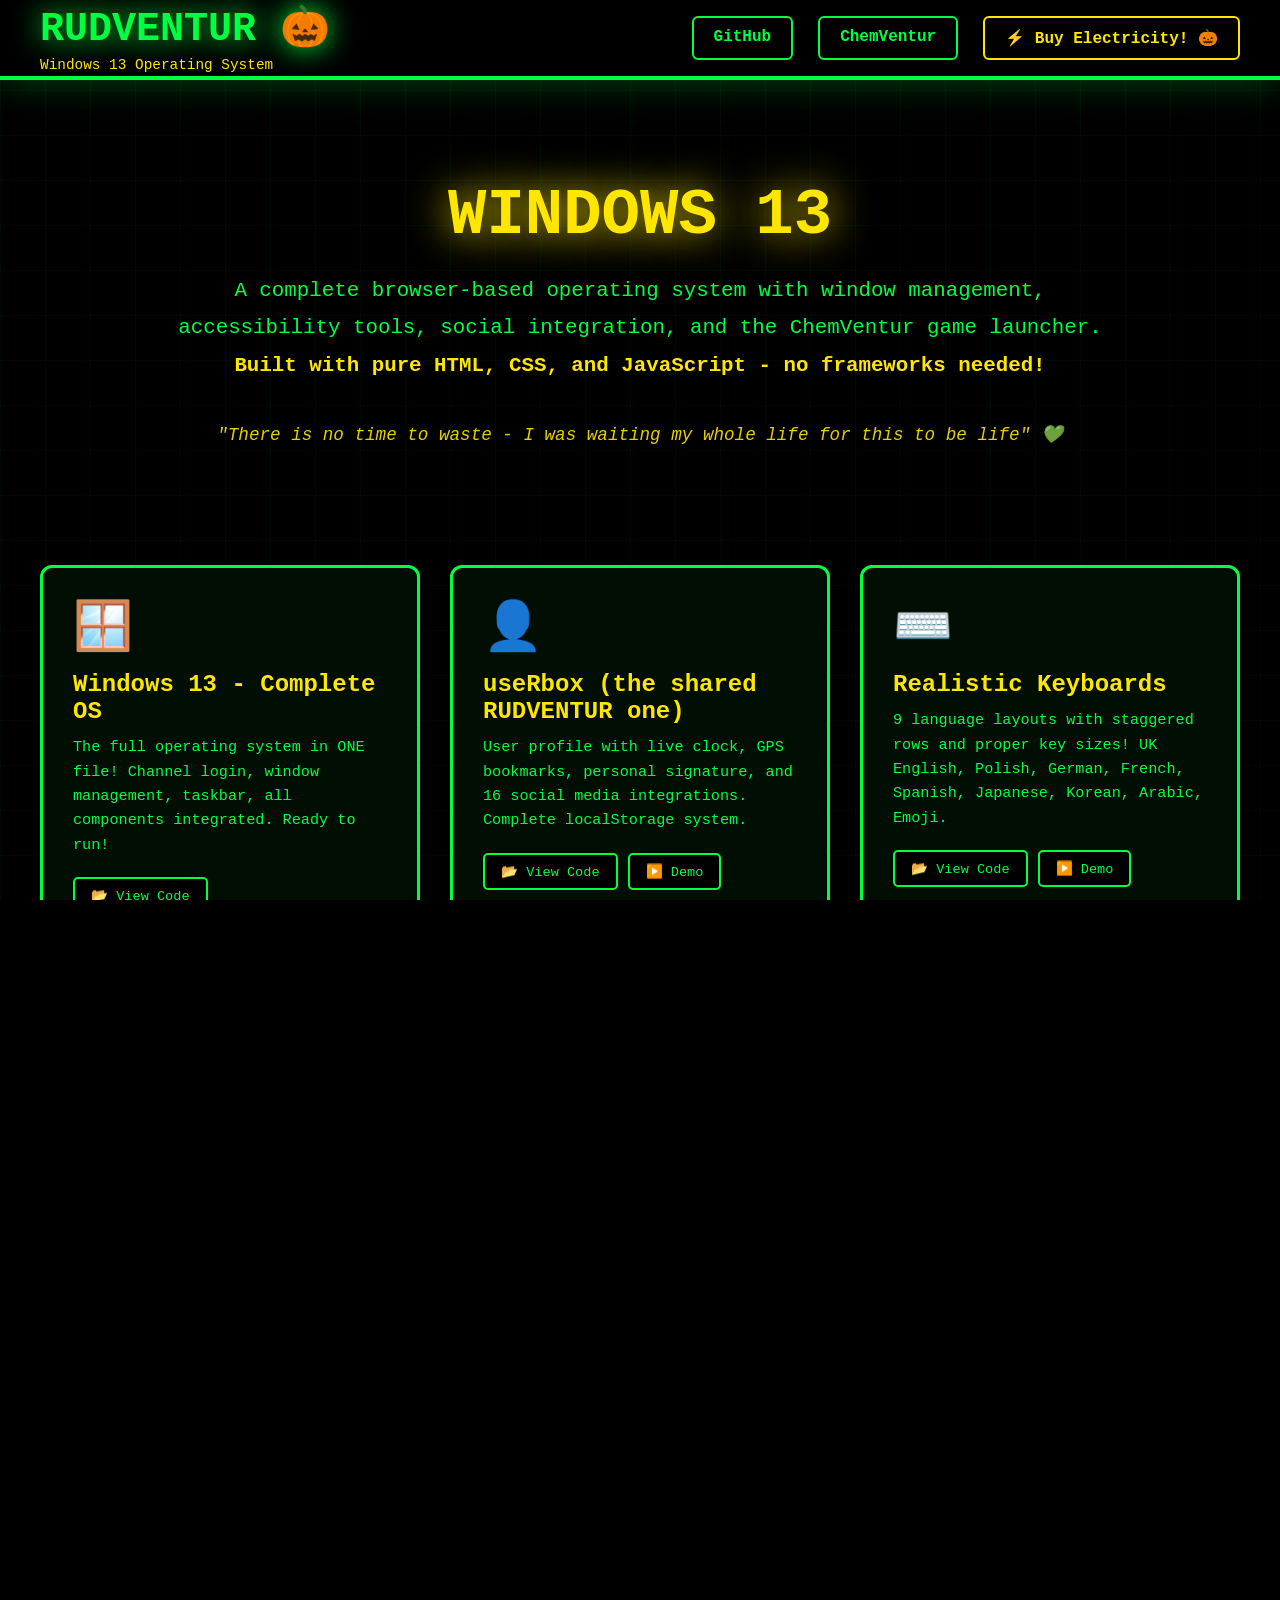
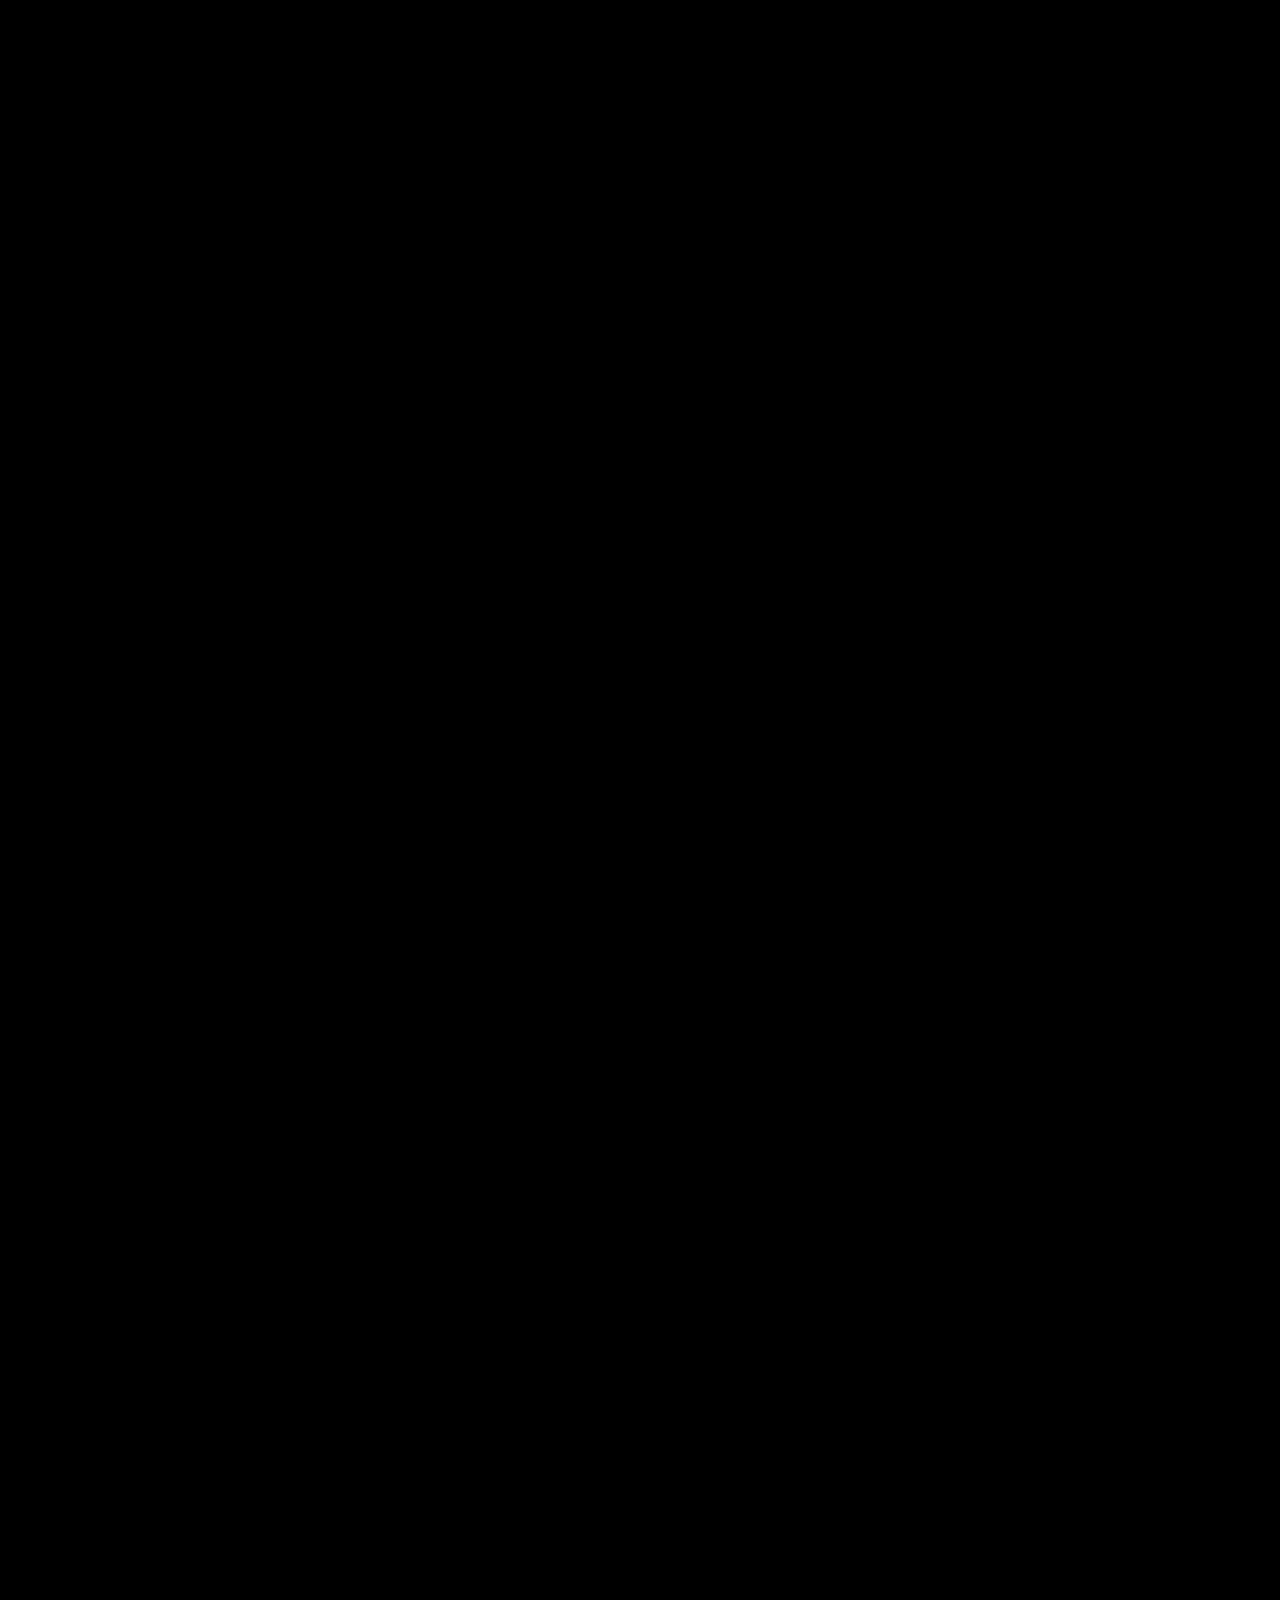
==== index.html @ 181cf43a "Delete the old box pages: one useRbox file only" ====
<!DOCTYPE html>
<html lang="en">
<head>
<meta charset="UTF-8">
<meta name="viewport" content="width=device-width, initial-scale=1.0">
<title>RUDVENTUR - Windows 13 OS 🎃</title>
<meta name="description" content="Complete browser-based operating system with ChemVentur game, accessibility tools, and social integration. Powered by PumpkinG.">
<meta name="keywords" content="Windows 13, RUDVENTUR, ChemVentur, browser OS, accessibility, Popcoin, keyboards">

<style>
:root {
  --neon: #00ff41;
  --yellow: #ffe600;
  --gold: #ffd700;
  --bg: #000;
  --panel: rgba(0, 15, 5, 0.96);
}

* { box-sizing: border-box; margin: 0; padding: 0; }

html, body {
  height: 100%;
  background: #000;
  color: var(--neon);
  font-family: 'Courier New', monospace;
  overflow-x: hidden;
  background-image: 
    linear-gradient(rgba(0,255,65,0.04) 1px, transparent 1px),
    linear-gradient(90deg, rgba(0,255,65,0.04) 1px, transparent 1px);
  background-size: 45px 45px;
}

/* ===== HEADER ===== */
#header {
  position: fixed;
  top: 0;
  left: 0;
  right: 0;
  height: 80px;
  background: linear-gradient(to bottom, #000, rgba(0,0,0,0.9));
  border-bottom: 4px solid var(--neon);
  box-shadow: 0 0 40px rgba(0,255,65,0.3);
  display: flex;
  align-items: center;
  justify-content: space-between;
  padding: 0 40px;
  z-index: 10000;
}

.logo {
  font-size: 2.5rem;
  font-weight: 900;
  color: var(--neon);
  text-shadow: 0 0 30px var(--neon);
  animation: glowPulse 3s ease-in-out infinite;
}

@keyframes glowPulse {
  0%, 100% { text-shadow: 0 0 30px var(--neon); }
  50% { text-shadow: 0 0 50px var(--neon), 0 0 20px var(--neon); }
}

.tagline {
  font-size: 0.9rem;
  color: var(--yellow);
  margin-top: 5px;
}

.header-nav {
  display: flex;
  gap: 25px;
  flex-wrap: wrap;
}

.nav-btn {
  background: none;
  border: 2px solid var(--neon);
  color: var(--neon);
  padding: 10px 20px;
  font-size: 1rem;
  font-weight: bold;
  border-radius: 6px;
  cursor: pointer;
  transition: all 0.3s;
  font-family: 'Courier New', monospace;
  text-decoration: none;
  display: inline-block;
}

.nav-btn:hover {
  background: var(--neon);
  color: #000;
  box-shadow: 0 0 25px var(--neon);
  transform: translateY(-2px);
}

.nav-btn.kofi {
  border-color: var(--yellow);
  color: var(--yellow);
  animation: electricPulse 2s ease-in-out infinite;
}

@keyframes electricPulse {
  0%, 100% { box-shadow: 0 0 5px rgba(255,230,0,0.3); }
  50% { box-shadow: 0 0 20px rgba(255,230,0,0.6); }
}

.nav-btn.kofi:hover {
  background: var(--yellow);
  color: #000;
}

/* ===== MAIN CONTENT ===== */
#main {
  margin-top: 80px;
  min-height: calc(100vh - 80px);
  padding: 40px 20px;
}

/* ===== HERO SECTION ===== */
.hero {
  text-align: center;
  padding: 60px 20px;
  max-width: 1200px;
  margin: 0 auto;
}

.hero h1 {
  font-size: 4rem;
  color: var(--yellow);
  text-shadow: 0 0 40px var(--yellow);
  margin-bottom: 20px;
  animation: heroGlow 4s ease-in-out infinite;
}

@keyframes heroGlow {
  0%, 100% { transform: scale(1); }
  50% { transform: scale(1.02); }
}

.hero p {
  font-size: 1.3rem;
  color: var(--neon);
  margin-bottom: 40px;
  line-height: 1.8;
}

.hero-quote {
  font-style: italic;
  color: var(--yellow);
  font-size: 1.1rem;
  margin-top: 30px;
  opacity: 0.9;
}

/* ===== COMPONENT GRID ===== */
.component-grid {
  display: grid;
  grid-template-columns: repeat(auto-fit, minmax(300px, 1fr));
  gap: 30px;
  max-width: 1400px;
  margin: 60px auto;
  padding: 0 20px;
}

.component-card {
  background: var(--panel);
  border: 3px solid var(--neon);
  border-radius: 12px;
  padding: 30px;
  transition: all 0.3s;
  cursor: pointer;
}

.component-card:hover {
  transform: translateY(-5px);
  box-shadow: 0 0 40px rgba(0,255,65,0.4);
  border-color: var(--yellow);
}

.component-icon {
  font-size: 3rem;
  margin-bottom: 15px;
}

.component-title {
  font-size: 1.5rem;
  color: var(--yellow);
  margin-bottom: 10px;
  font-weight: bold;
}

.component-desc {
  color: var(--neon);
  font-size: 0.95rem;
  line-height: 1.6;
  margin-bottom: 20px;
}

.component-links {
  display: flex;
  gap: 10px;
  flex-wrap: wrap;
}

.comp-link {
  background: #000;
  border: 2px solid var(--neon);
  color: var(--neon);
  padding: 8px 16px;
  border-radius: 5px;
  text-decoration: none;
  font-size: 0.85rem;
  transition: all 0.2s;
  display: inline-block;
}

.comp-link:hover {
  background: var(--neon);
  color: #000;
}

/* ===== FULL OS EMBED ===== */
.os-embed-section {
  max-width: 1600px;
  margin: 80px auto;
  padding: 0 20px;
}

.os-embed-section h2 {
  text-align: center;
  font-size: 2.5rem;
  color: var(--yellow);
  text-shadow: 0 0 20px var(--yellow);
  margin-bottom: 40px;
}

.os-frame-container {
  background: var(--panel);
  border: 4px solid var(--neon);
  border-radius: 16px;
  padding: 20px;
  box-shadow: 0 0 60px rgba(0,255,65,0.3);
}

.os-frame {
  width: 100%;
  height: 800px;
  border: none;
  border-radius: 8px;
  background: #000;
}

/* ===== FOOTER ===== */
#footer {
  background: #000;
  border-top: 3px solid var(--neon);
  padding: 40px 20px;
  text-align: center;
  margin-top: 80px;
}

.footer-content {
  max-width: 1200px;
  margin: 0 auto;
}

.footer-links {
  display: flex;
  justify-content: center;
  gap: 30px;
  margin-bottom: 30px;
  flex-wrap: wrap;
}

.footer-link {
  color: var(--neon);
  text-decoration: none;
  font-size: 1rem;
  transition: all 0.2s;
}

.footer-link:hover {
  color: var(--yellow);
  text-shadow: 0 0 10px var(--yellow);
}

.social-icons {
  display: flex;
  justify-content: center;
  gap: 20px;
  margin-bottom: 30px;
  flex-wrap: wrap;
}

.social-icon {
  font-size: 2rem;
  color: var(--neon);
  text-decoration: none;
  transition: all 0.3s;
}

.social-icon:hover {
  color: var(--yellow);
  transform: scale(1.2) rotate(5deg);
}

.footer-text {
  color: var(--neon);
  font-size: 0.9rem;
  opacity: 0.8;
  margin-top: 20px;
}

.pumpking {
  color: var(--yellow);
  font-weight: bold;
}

/* ===== RESPONSIVE ===== */
@media (max-width: 768px) {
  .hero h1 { font-size: 2.5rem; }
  .hero p { font-size: 1.1rem; }
  .header-nav { gap: 10px; }
  .nav-btn { padding: 8px 15px; font-size: 0.9rem; }
  .logo { font-size: 1.8rem; }
  .component-grid { grid-template-columns: 1fr; }
  .os-frame { height: 600px; }
  #header { padding: 0 20px; }
}

/* ===== SCROLL INDICATOR ===== */
.scroll-indicator {
  position: fixed;
  bottom: 30px;
  left: 50%;
  transform: translateX(-50%);
  font-size: 2rem;
  color: var(--neon);
  animation: bounce 2s infinite;
  z-index: 9999;
}

@keyframes bounce {
  0%, 100% { transform: translateX(-50%) translateY(0); }
  50% { transform: translateX(-50%) translateY(-10px); }
}

@media (min-width: 769px) {
  .scroll-indicator { display: none; }
}
</style>
<link rel="manifest" href="manifest.webmanifest">
<meta name="theme-color" content="#000000">
<meta name="mobile-web-app-capable" content="yes">
<meta name="apple-mobile-web-app-capable" content="yes">
<meta name="apple-mobile-web-app-status-bar-style" content="black-translucent">
<link rel="apple-touch-icon" href="https://rudventur.github.io/RudVentur.com/embed/apple-touch-icon.png">
<script src="https://rudventur.github.io/RudVentur.com/embed/rvView.js"></script>
<script src="https://rudventur.github.io/RudVentur.com/embed/useRbox.js" data-service="windows13" defer></script>
</head>

<body>

<!-- HEADER -->
<header id="header">
  <div>
    <div class="logo">RUDVENTUR 🎃</div>
    <div class="tagline">Windows 13 Operating System</div>
  </div>
  <nav class="header-nav">
    <a href="https://github.com/rudventur/windows13" target="_blank" class="nav-btn">GitHub</a>
    <a href="https://rudventur.github.io/ChemVentur/" target="_blank" class="nav-btn">ChemVentur</a>
    <a href="https://ko-fi.com/rudventur" target="_blank" class="nav-btn kofi">⚡ Buy Electricity! 🎃</a>
  </nav>
</header>

<!-- MAIN CONTENT -->
<main id="main">
  
  <!-- HERO SECTION -->
  <section class="hero">
    <h1>WINDOWS 13</h1>
    <p>
      A complete browser-based operating system with window management,<br>
      accessibility tools, social integration, and the ChemVentur game launcher.<br>
      <strong style="color: var(--yellow);">Built with pure HTML, CSS, and JavaScript - no frameworks needed!</strong>
    </p>
    <div class="hero-quote">
      "There is no time to waste - I was waiting my whole life for this to be life" 💚
    </div>
  </section>

  <!-- COMPONENT CARDS -->
  <section class="component-grid">
    
    <!-- WINDOWS 13 MASTER -->
    <div class="component-card" onclick="scrollToOS()">
      <div class="component-icon">🪟</div>
      <div class="component-title">Windows 13 - Complete OS</div>
      <div class="component-desc">
        The full operating system in ONE file! Channel login, window management, taskbar, all components integrated. Ready to run!
      </div>
      <div class="component-links">
        <a href="https://github.com/rudventur/windows13/blob/main/WINDOWS13-MASTER.html" target="_blank" class="comp-link" onclick="event.stopPropagation()">📂 View Code</a>
        <a href="https://rudventur.github.io/windows13/WINDOWS13-MASTER.html" target="_blank" class="comp-link" onclick="event.stopPropagation()">▶️ Run Standalone</a>
        <a href="#os-embed" class="comp-link" onclick="event.stopPropagation()">👇 Try Below</a>
      </div>
    </div>

    <!-- USERBOX -->
    <div class="component-card">
      <div class="component-icon">👤</div>
      <div class="component-title">useRbox (the shared RUDVENTUR one)</div>
      <div class="component-desc">
        User profile with live clock, GPS bookmarks, personal signature, and 16 social media integrations. Complete localStorage system.
      </div>
      <div class="component-links">
        <a href="https://github.com/rudventur/RudVentur.com/blob/main/embed/useRbox.js" target="_blank" class="comp-link">📂 View Code</a>
        <a href="#" onclick="event.preventDefault(); rvUserbox.open('mid')" class="comp-link">▶️ Demo</a>
      </div>
    </div>

    <!-- KEYBOARDS -->
    <div class="component-card">
      <div class="component-icon">⌨️</div>
      <div class="component-title">Realistic Keyboards</div>
      <div class="component-desc">
        9 language layouts with staggered rows and proper key sizes! UK English, Polish, German, French, Spanish, Japanese, Korean, Arabic, Emoji.
      </div>
      <div class="component-links">
        <a href="https://github.com/rudventur/windows13/blob/main/keyboard-realistic.html" target="_blank" class="comp-link">📂 View Code</a>
        <a href="https://rudventur.github.io/windows13/keyboard-realistic.html" target="_blank" class="comp-link">▶️ Demo</a>
      </div>
    </div>

    <!-- POPCORN HUB -->
    <div class="component-card">
      <div class="component-icon">🍿</div>
      <div class="component-title">Popcorn Hub</div>
      <div class="component-desc">
        Accessibility descriptions (URL→Popcorn), cookies inspector, and real SHA-256 Popcoin mining! Educational crypto mining in your browser.
      </div>
      <div class="component-links">
        <a href="https://github.com/rudventur/windows13/blob/main/bottom-right-popcorn-complete.html" target="_blank" class="comp-link">📂 View Code</a>
        <a href="https://rudventur.github.io/windows13/bottom-right-popcorn-complete.html" target="_blank" class="comp-link">▶️ Demo</a>
      </div>
    </div>

    <!-- WINDOW SYSTEM -->
    <div class="component-card">
      <div class="component-icon">🖼️</div>
      <div class="component-title">Window Manager + Taskbar</div>
      <div class="component-desc">
        Complete window management system with drag, resize, minimize, maximize, and close. Taskbar shows minimized windows. ChemVentur integration!
      </div>
      <div class="component-links">
        <a href="https://github.com/rudventur/windows13/blob/main/taskbar-window-system.html" target="_blank" class="comp-link">📂 View Code</a>
        <a href="https://rudventur.github.io/windows13/taskbar-window-system.html" target="_blank" class="comp-link">▶️ Demo</a>
      </div>
    </div>

    <!-- KEYBOARDS + CHAT -->
    <div class="component-card">
      <div class="component-icon">💬</div>
      <div class="component-title">Keyboards + Global Chat</div>
      <div class="component-desc">
        Combined keyboards and Firebase-ready chat system. Channel-based messaging with timestamps. Draggable windows.
      </div>
      <div class="component-links">
        <a href="https://github.com/rudventur/windows13/blob/main/keyboard-realistic.html" target="_blank" class="comp-link">📂 View Code</a>
        <a href="https://rudventur.github.io/windows13/keyboard-realistic.html" target="_blank" class="comp-link">▶️ Demo</a>
      </div>
    </div>

    <!-- NOTCH MENU -->
    <div class="component-card">
      <div class="component-icon">🎮</div>
      <div class="component-title">Notch Menu + Launcher</div>
      <div class="component-desc">
        Top-left notch with rolling menu. ChemVentur launcher with 3 modes: Fullscreen, Window, New Tab. Ko-fi integration!
      </div>
      <div class="component-links">
        <a href="https://github.com/rudventur/windows13/blob/main/notch-menu-final.html" target="_blank" class="comp-link">📂 View Code</a>
        <a href="https://rudventur.github.io/windows13/notch-menu-final.html" target="_blank" class="comp-link">▶️ Demo</a>
      </div>
    </div>

    <!-- CHEMVENTUR -->
    <div class="component-card" style="border-color: var(--yellow);">
      <div class="component-icon">☢️</div>
      <div class="component-title" style="color: var(--yellow); text-shadow: 0 0 15px var(--yellow);">ChemVentur Game</div>
      <div class="component-desc">
        Multiplayer chemistry game! Build Uranium-238 from vibrating strings. 10 guns, garage repair, uranium fusion goal. Live on GitHub Pages!
      </div>
      <div class="component-links">
        <a href="https://github.com/rudventur/ChemVentur" target="_blank" class="comp-link">📂 GitHub</a>
        <a href="https://rudventur.github.io/ChemVentur/" target="_blank" class="comp-link" style="border-color: var(--yellow); color: var(--yellow);">▶️ Play Now!</a>
      </div>
    </div>

    <!-- DOCUMENTATION -->
    <div class="component-card">
      <div class="component-icon">📚</div>
      <div class="component-title">Complete Documentation</div>
      <div class="component-desc">
        FILE-INDEX.txt and README.md with everything: features, usage, customization, localStorage keys, architecture, and roadmap.
      </div>
      <div class="component-links">
        <a href="https://github.com/rudventur/windows13/blob/main/README.md" target="_blank" class="comp-link">📖 README</a>
        <a href="https://github.com/rudventur/windows13/blob/main/README.md" target="_blank" class="comp-link">📋 Index</a>
      </div>
    </div>

  </section>

  <!-- OS EMBED SECTION -->
  <section class="os-embed-section" id="os-embed">
    <h2>🪟 Try Windows 13 Live!</h2>
    <div class="os-frame-container">
      <iframe src="https://rudventur.github.io/windows13/WINDOWS13-MASTER.html" class="os-frame" title="Windows 13 Operating System" allowfullscreen></iframe>
    </div>
    <div style="text-align: center; margin-top: 20px; color: var(--neon);">
      ⬆️ Enter a channel (e.g., "main"), then sign in with Email / Phone or a Local name + password! ⬆️
    </div>
  </section>

</main>

<!-- FOOTER -->
<footer id="footer">
  <div class="footer-content">
    
    <div class="footer-links">
      <a href="https://github.com/rudventur/windows13" target="_blank" class="footer-link">Windows 13 Repo</a>
      <a href="https://github.com/rudventur/ChemVentur" target="_blank" class="footer-link">ChemVentur Repo</a>
      <a href="https://rudventur.github.io/ChemVentur/" target="_blank" class="footer-link">Play ChemVentur</a>
      <a href="mailto:RudVentur@gmail.com" class="footer-link">Contact</a>
      <a href="https://ko-fi.com/rudventur" target="_blank" class="footer-link">Support</a>
    </div>

    <div class="social-icons">
      <a href="https://github.com/rudventur" target="_blank" class="social-icon" title="GitHub">🐙</a>
      <a href="https://discord.gg/rudventur" target="_blank" class="social-icon" title="Discord">💬</a>
      <a href="https://twitter.com/rudventur" target="_blank" class="social-icon" title="Twitter">𝕏</a>
      <a href="https://instagram.com/rudventur" target="_blank" class="social-icon" title="Instagram">📷</a>
      <a href="https://www.youtube.com/results?search_query=RudVentur" target="_blank" class="social-icon" title="YouTube">▶️</a>
      <a href="https://ko-fi.com/rudventur" target="_blank" class="social-icon" title="Ko-fi">☕</a>
    </div>

    <div class="footer-text">
      <p>🎃 <strong>WINDOWS 13 - RUDVENTUR Operating System</strong> 🎃</p>
      <p>Created with 💚 by <span class="pumpking">PumpkinG</span> (Claude + Grok + Mateusz!)</p>
      <p style="margin-top: 15px;">📍 London, UK | 📧 RudVentur@gmail.com | 📱 (0044) +75 9492 3008</p>
      <p style="margin-top: 15px; font-style: italic; color: var(--yellow);">
        "There is no time to waste - I was waiting my whole life for this to be life"
      </p>
      <p style="margin-top: 20px; opacity: 0.6; font-size: 0.85rem;">
        © 2026 RUDVENTUR | MIT License | Built with pure HTML, CSS, JavaScript
      </p>
      <p style="margin-top: 10px; font-size: 1.2rem;">
        <strong>splash splash</strong> 💦🎃
      </p>
    </div>

  </div>
</footer>

<!-- SCROLL INDICATOR -->
<div class="scroll-indicator">👇</div>

<script>
function scrollToOS() {
  document.getElementById('os-embed').scrollIntoView({ behavior: 'smooth' });
}

// Hide scroll indicator after scrolling
let scrolled = false;
window.addEventListener('scroll', () => {
  if (!scrolled && window.scrollY > 100) {
    document.querySelector('.scroll-indicator').style.display = 'none';
    scrolled = true;
  }
});

console.log('🎃 RUDVENTUR - Windows 13 Index Loaded!');
console.log('Powered by PumpkinG 💚');
console.log('GitHub Pages: https://rudventur.github.io/windows13/');
console.log('splash splash 💦');
</script>

<script src="embed/rxplanation.js" defer></script>
</body>
</html>
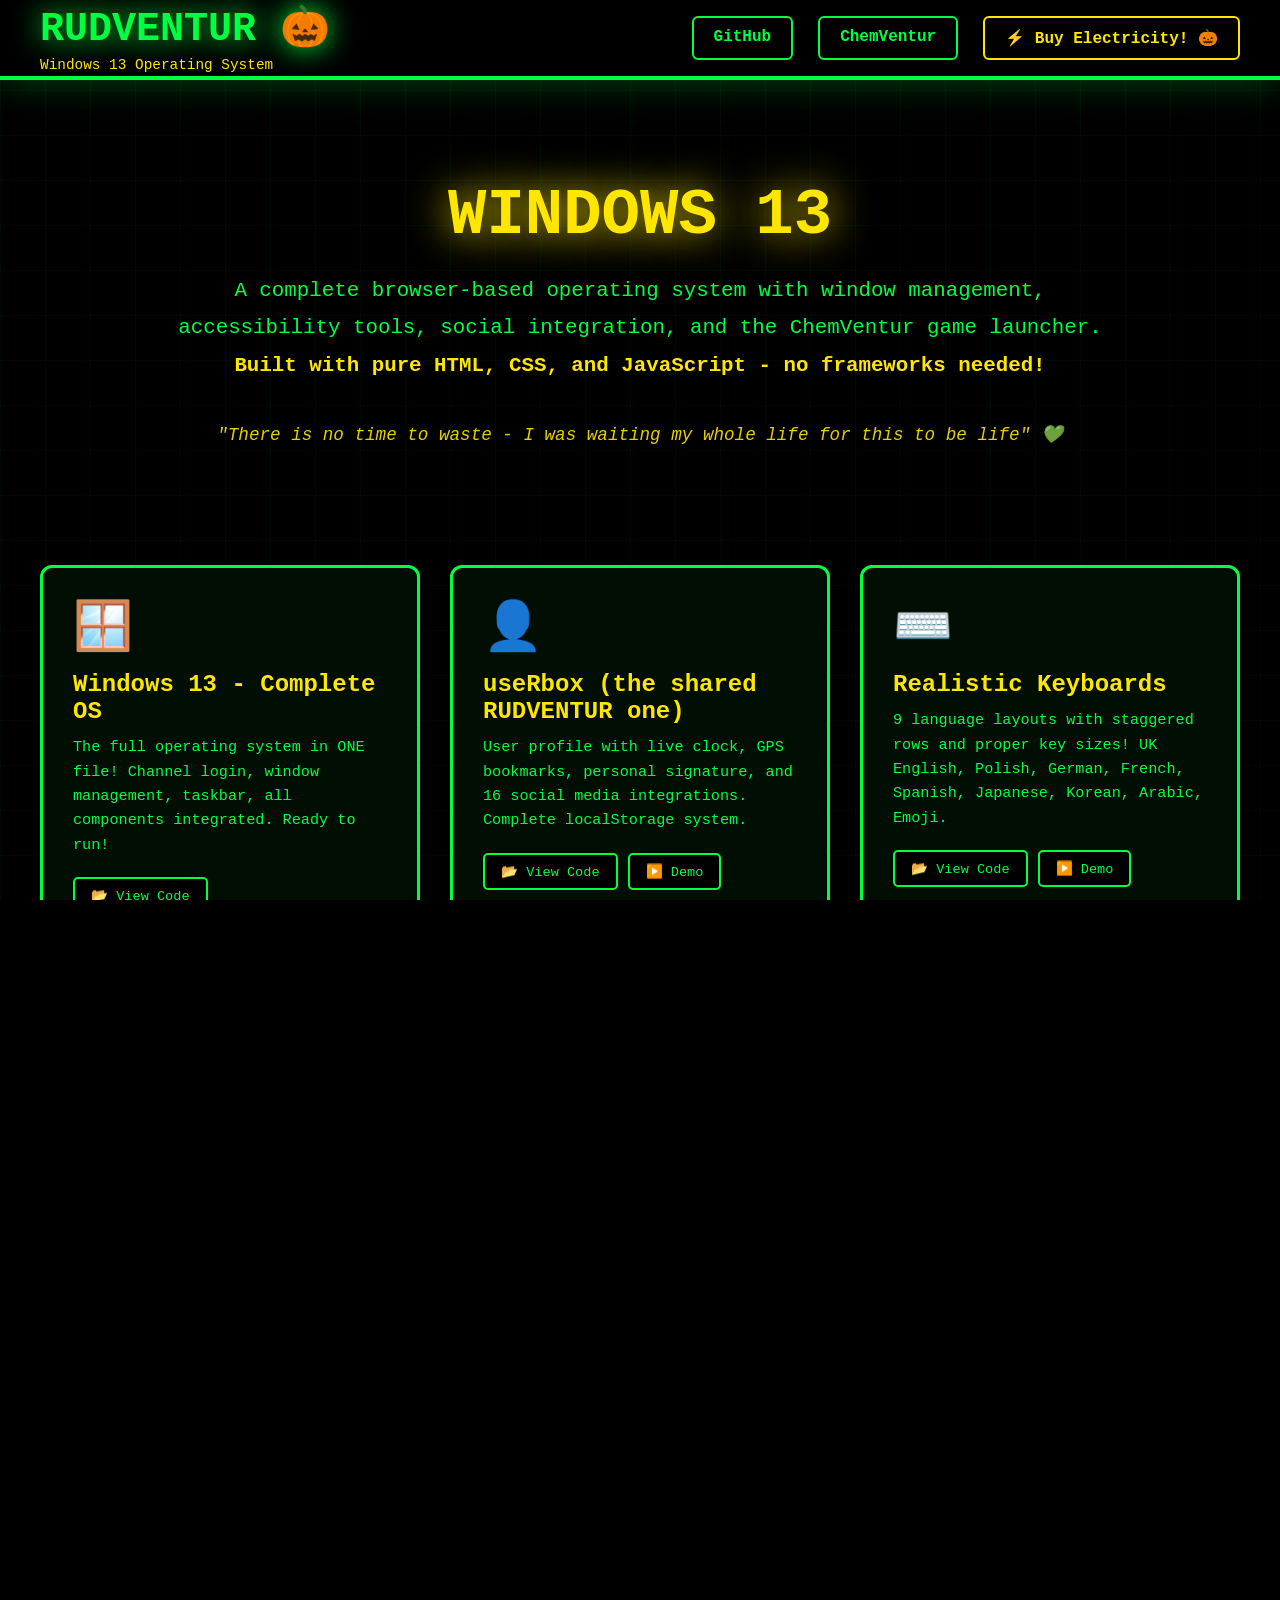
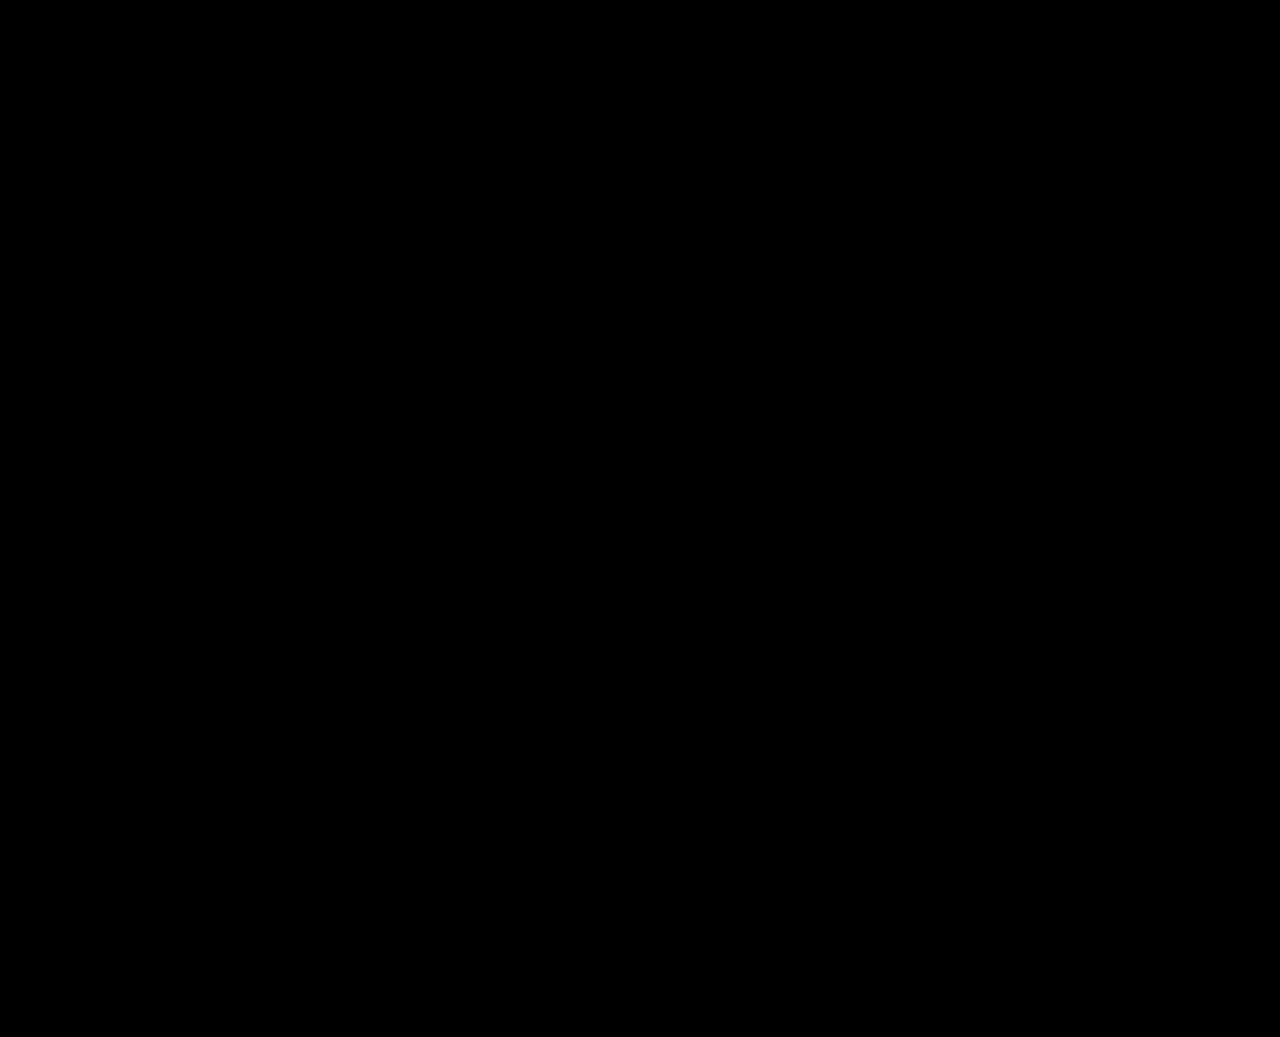
==== commit 1d3a289f: "Home page opens the one Windows 13 page instead of showing a second copy in a frame" ====
--- a/index.html
+++ b/index.html
@@ -517,11 +517,11 @@
   <!-- OS EMBED SECTION -->
   <section class="os-embed-section" id="os-embed">
     <h2>🪟 Try Windows 13 Live!</h2>
-    <div class="os-frame-container">
-      <iframe src="https://rudventur.github.io/windows13/WINDOWS13-MASTER.html" class="os-frame" title="Windows 13 Operating System" allowfullscreen></iframe>
+    <div style="text-align: center; margin: 30px 0;">
+      <a href="WINDOWS13-MASTER.html" class="comp-link" style="font-size: 1.4rem; padding: 14px 28px;">▶️ Open Windows 13</a>
     </div>
     <div style="text-align: center; margin-top: 20px; color: var(--neon);">
-      ⬆️ Enter a channel (e.g., "main"), then sign in with Email / Phone or a Local name + password! ⬆️
+      Enter a channel (e.g., "main"), then sign in with Email / Phone or a Local name + password.
     </div>
   </section>
 
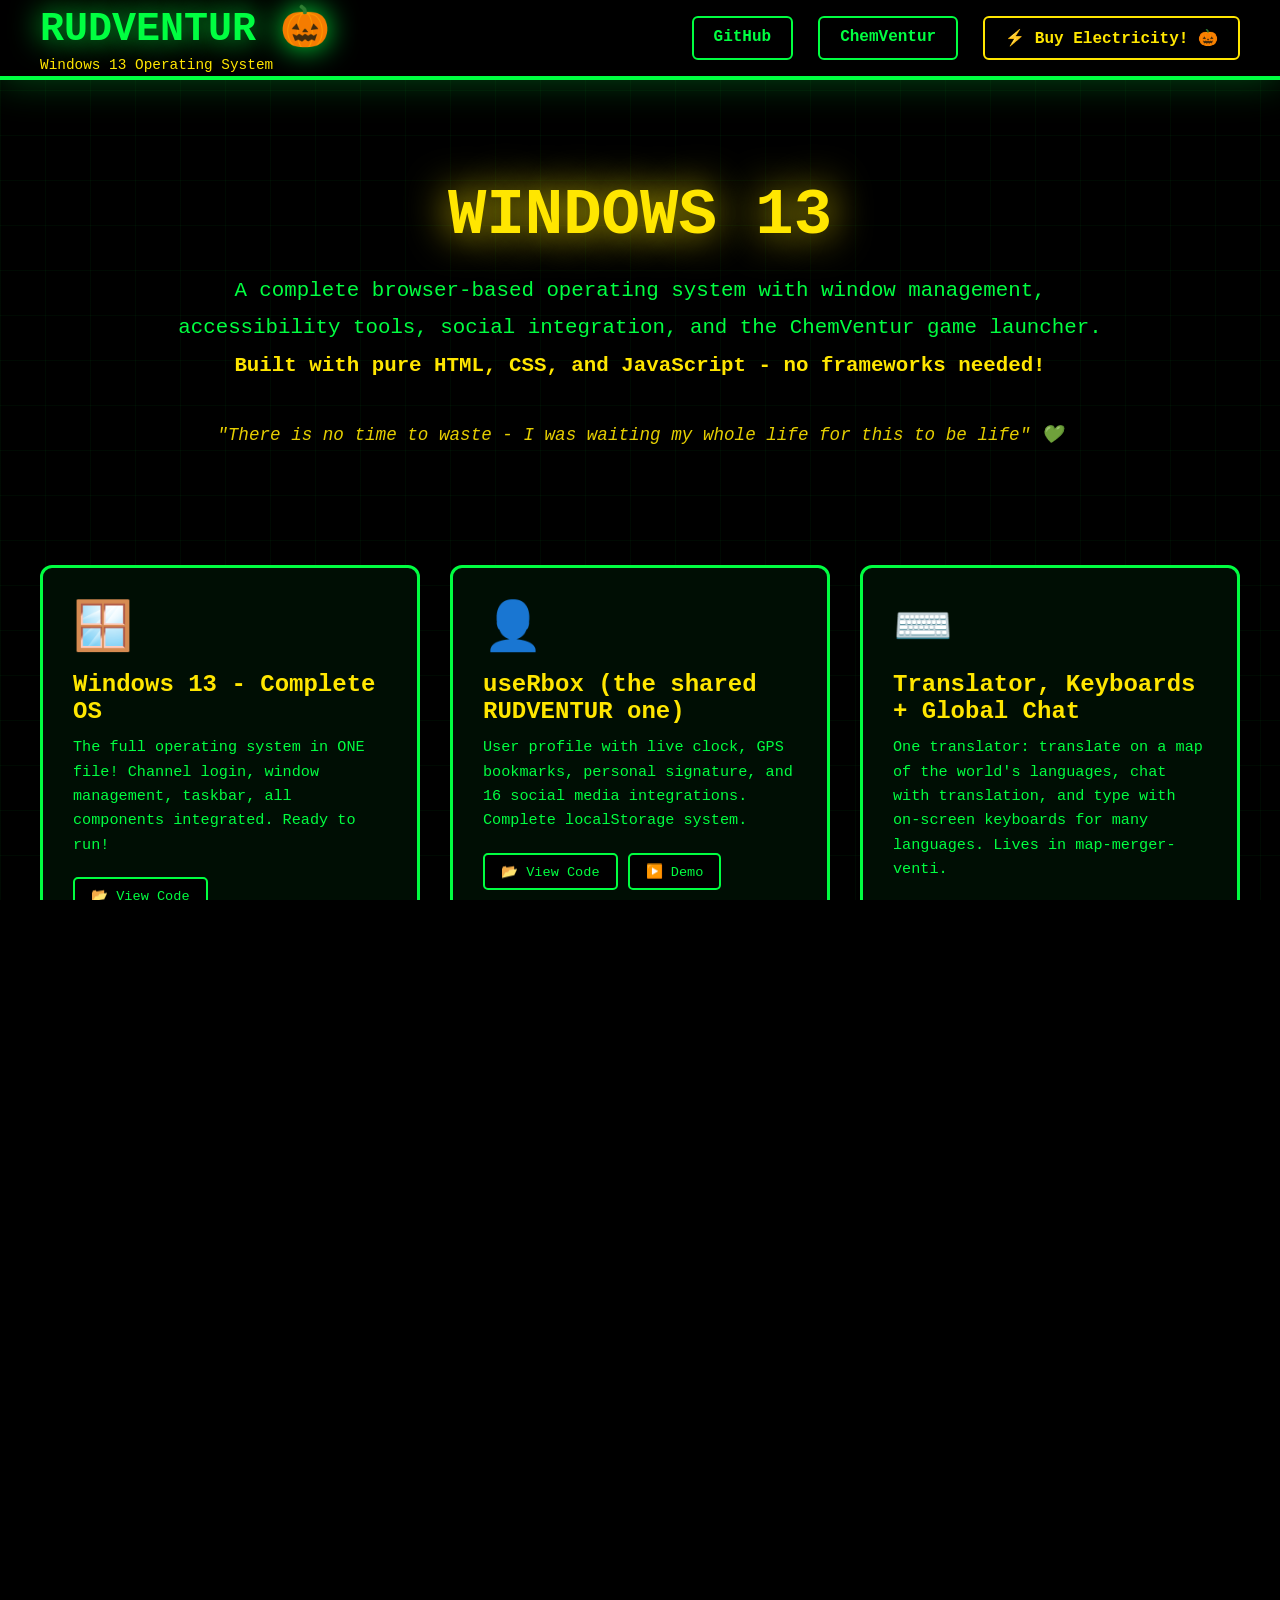
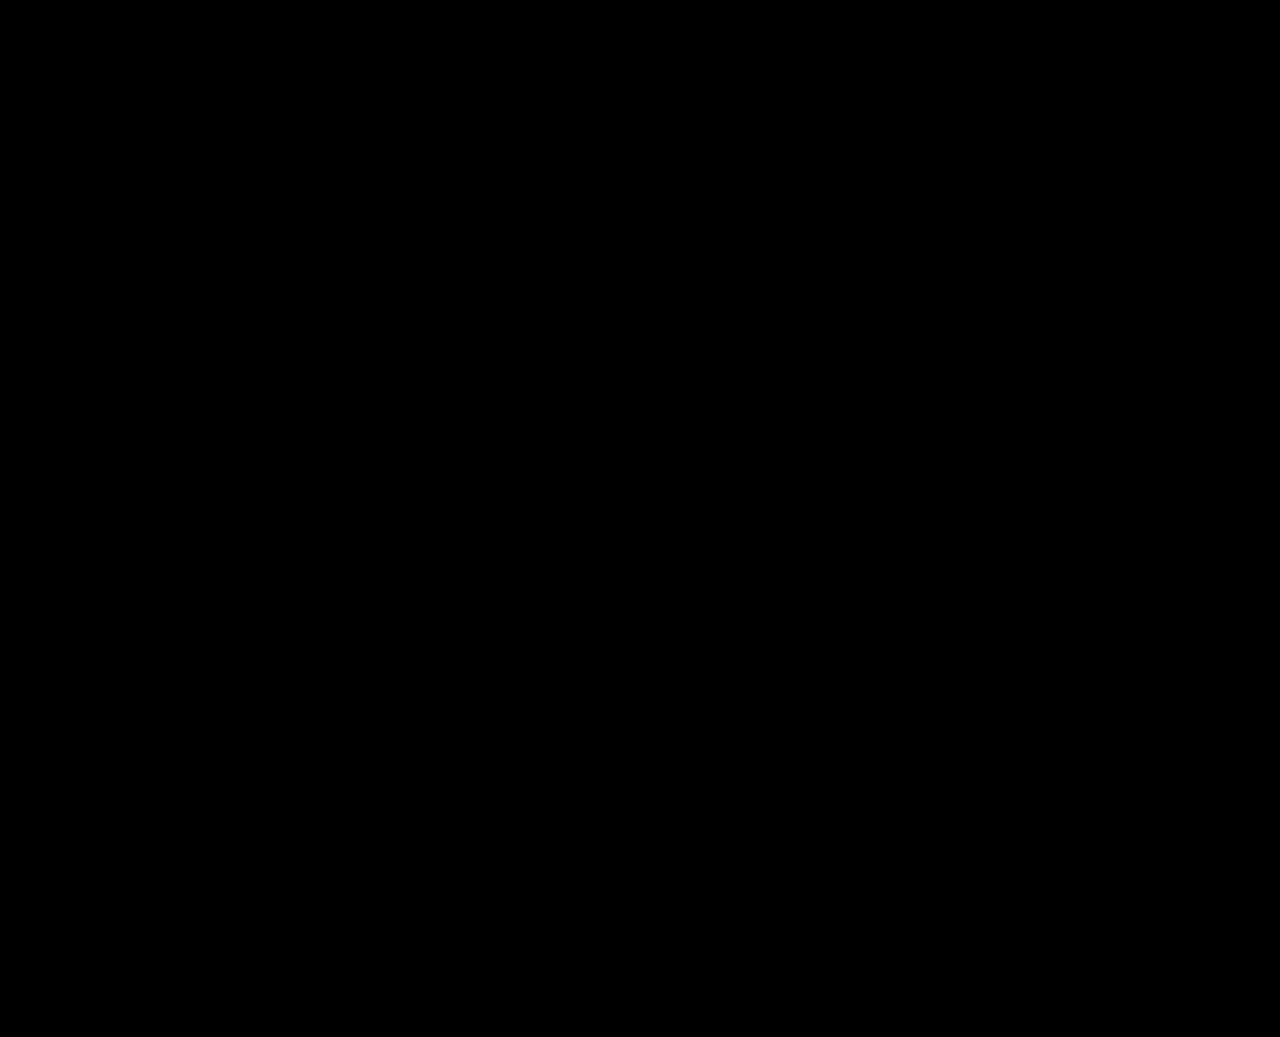
==== commit 2e0a1fef: "Keyboard and chat open the one RUDVENTUR translator (map-merger-venti/translator_v7.html)" ====
--- a/index.html
+++ b/index.html
@@ -421,16 +421,16 @@
       </div>
     </div>
 
-    <!-- KEYBOARDS -->
+    <!-- TRANSLATOR: KEYBOARDS + CHAT -->
     <div class="component-card">
       <div class="component-icon">⌨️</div>
-      <div class="component-title">Realistic Keyboards</div>
-      <div class="component-desc">
-        9 language layouts with staggered rows and proper key sizes! UK English, Polish, German, French, Spanish, Japanese, Korean, Arabic, Emoji.
-      </div>
-      <div class="component-links">
-        <a href="https://github.com/rudventur/windows13/blob/main/keyboard-realistic.html" target="_blank" class="comp-link">📂 View Code</a>
-        <a href="https://rudventur.github.io/windows13/keyboard-realistic.html" target="_blank" class="comp-link">▶️ Demo</a>
+      <div class="component-title">Translator, Keyboards + Global Chat</div>
+      <div class="component-desc">
+        One translator: translate on a map of the world's languages, chat with translation, and type with on-screen keyboards for many languages. Lives in map-merger-venti.
+      </div>
+      <div class="component-links">
+        <a href="https://github.com/rudventur/map-merger-venti/blob/main/translator_v7.html" target="_blank" class="comp-link">📂 View Code</a>
+        <a href="https://rudventur.github.io/map-merger-venti/translator_v7.html?keyboard=1" target="_blank" class="comp-link">▶️ Demo</a>
       </div>
     </div>
 
@@ -457,19 +457,6 @@
       <div class="component-links">
         <a href="https://github.com/rudventur/windows13/blob/main/taskbar-window-system.html" target="_blank" class="comp-link">📂 View Code</a>
         <a href="https://rudventur.github.io/windows13/taskbar-window-system.html" target="_blank" class="comp-link">▶️ Demo</a>
-      </div>
-    </div>
-
-    <!-- KEYBOARDS + CHAT -->
-    <div class="component-card">
-      <div class="component-icon">💬</div>
-      <div class="component-title">Keyboards + Global Chat</div>
-      <div class="component-desc">
-        Combined keyboards and Firebase-ready chat system. Channel-based messaging with timestamps. Draggable windows.
-      </div>
-      <div class="component-links">
-        <a href="https://github.com/rudventur/windows13/blob/main/keyboard-realistic.html" target="_blank" class="comp-link">📂 View Code</a>
-        <a href="https://rudventur.github.io/windows13/keyboard-realistic.html" target="_blank" class="comp-link">▶️ Demo</a>
       </div>
     </div>
 
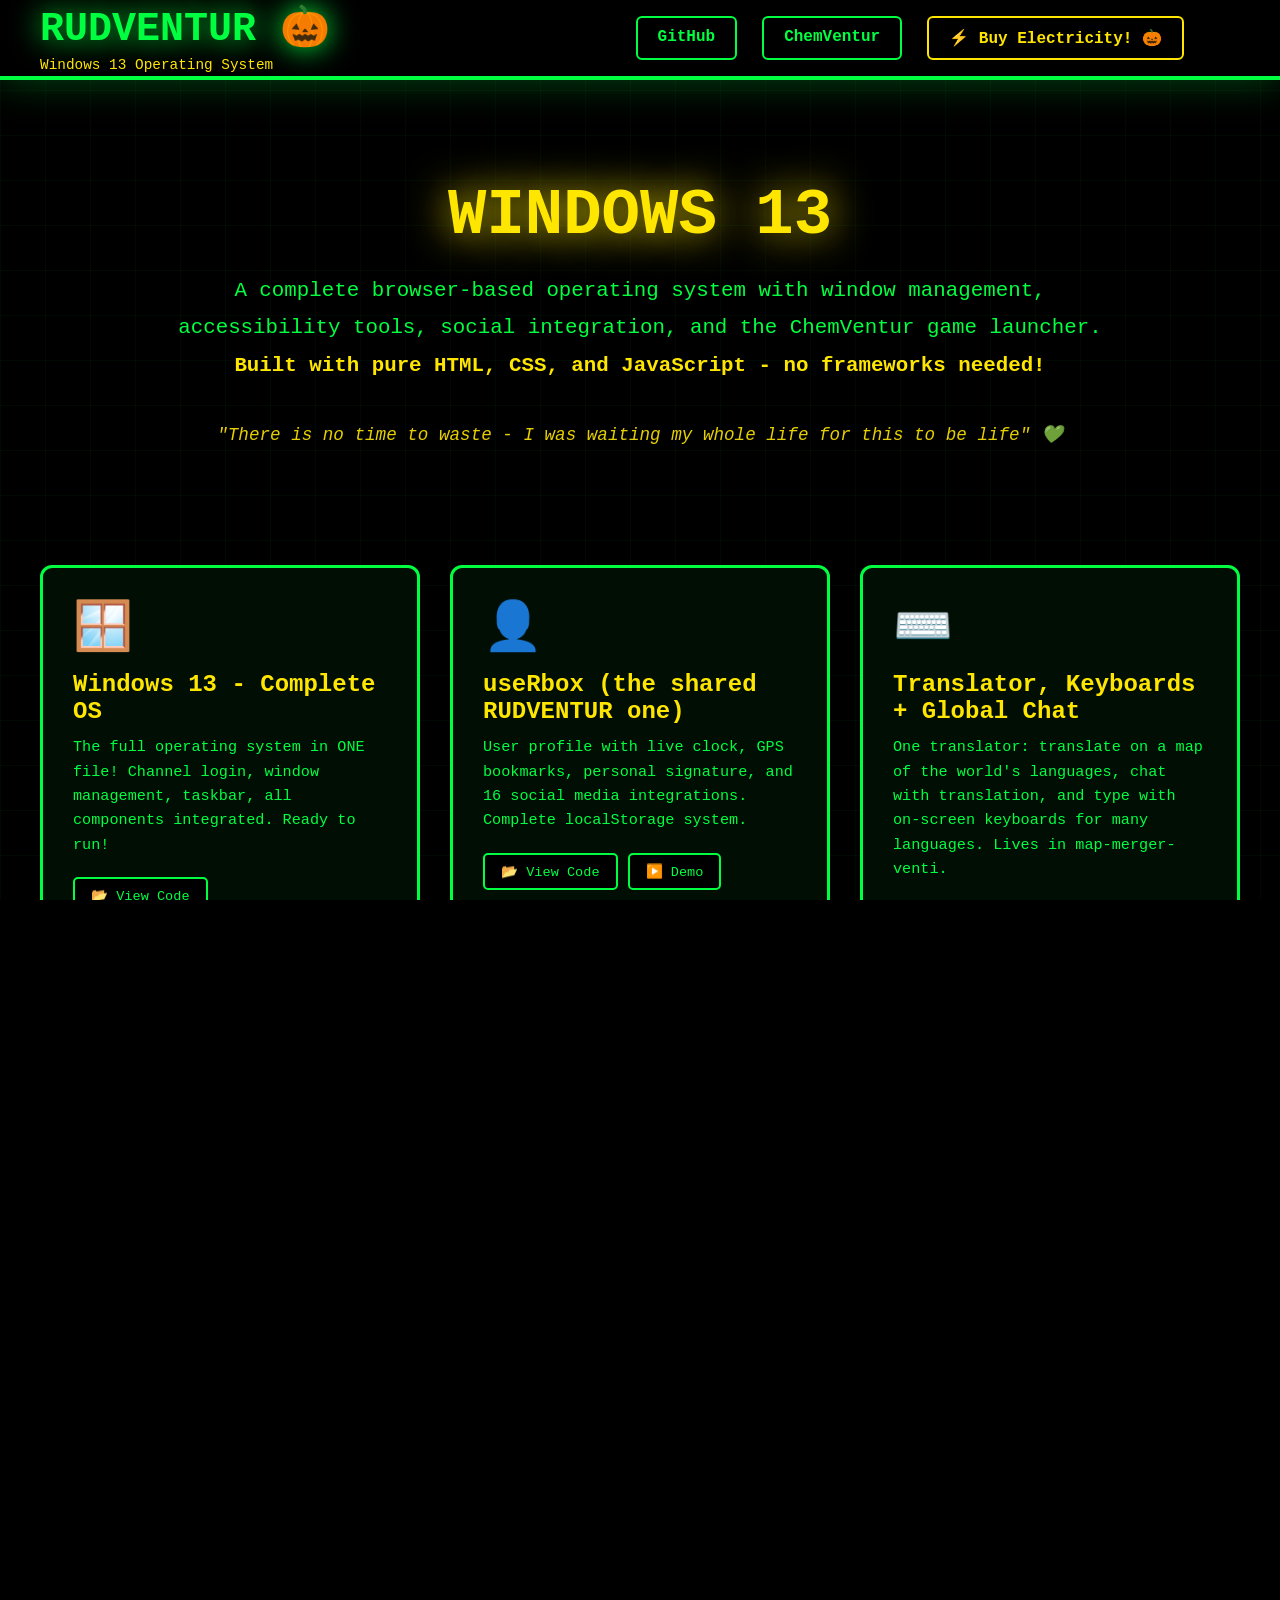
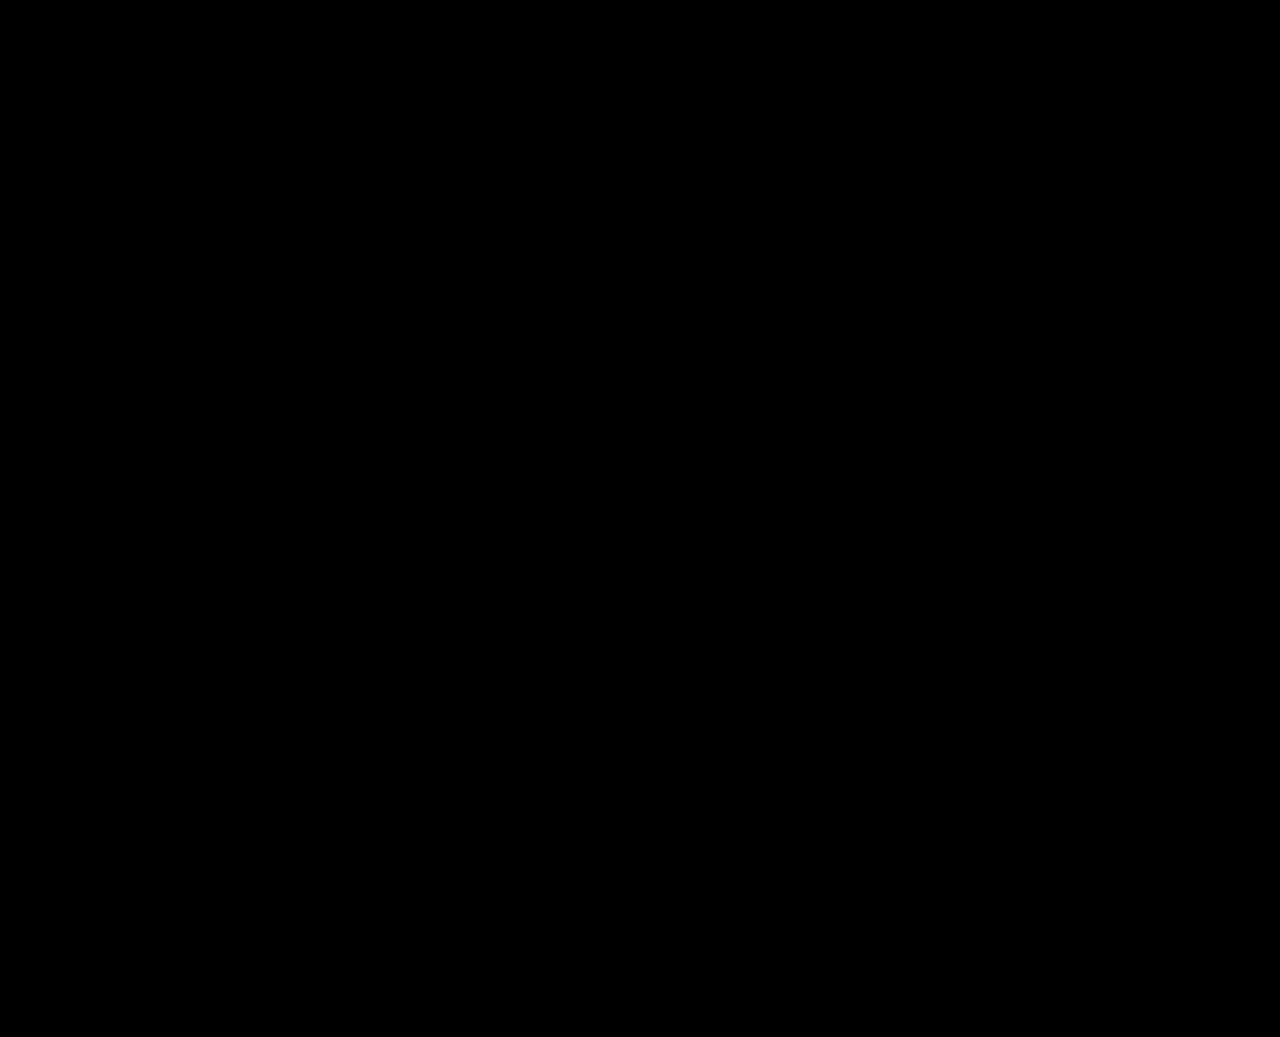
==== commit e05d753a: "Shared right-click button explanations, overlap and link fixes" ====
--- a/index.html
+++ b/index.html
@@ -43,7 +43,7 @@
   display: flex;
   align-items: center;
   justify-content: space-between;
-  padding: 0 40px;
+  padding: 0 96px 0 40px; /* the right side stays clear for the useRbox R circle */
   z-index: 10000;
 }
 
@@ -326,7 +326,10 @@
   .logo { font-size: 1.8rem; }
   .component-grid { grid-template-columns: 1fr; }
   .os-frame { height: 600px; }
-  #header { padding: 0 20px; }
+  /* on a phone the header wraps onto several lines and scrolls away with the page,
+     instead of a fixed 80 pixel bar that cut off the title and sat under the R circle */
+  #header { position: relative; height: auto; flex-wrap: wrap; gap: 10px; padding: 12px 84px 12px 16px; }
+  #main { margin-top: 0; }
 }
 
 /* ===== SCROLL INDICATOR ===== */
@@ -395,7 +398,7 @@
   <section class="component-grid">
     
     <!-- WINDOWS 13 MASTER -->
-    <div class="component-card" onclick="scrollToOS()">
+    <div data-explain="Scrolls down to the live Windows 13 desktop you can try on this page." class="component-card" onclick="scrollToOS()">
       <div class="component-icon">🪟</div>
       <div class="component-title">Windows 13 - Complete OS</div>
       <div class="component-desc">
@@ -576,6 +579,5 @@
 console.log('splash splash 💦');
 </script>
 
-<script src="embed/rxplanation.js" defer></script>
 </body>
 </html>
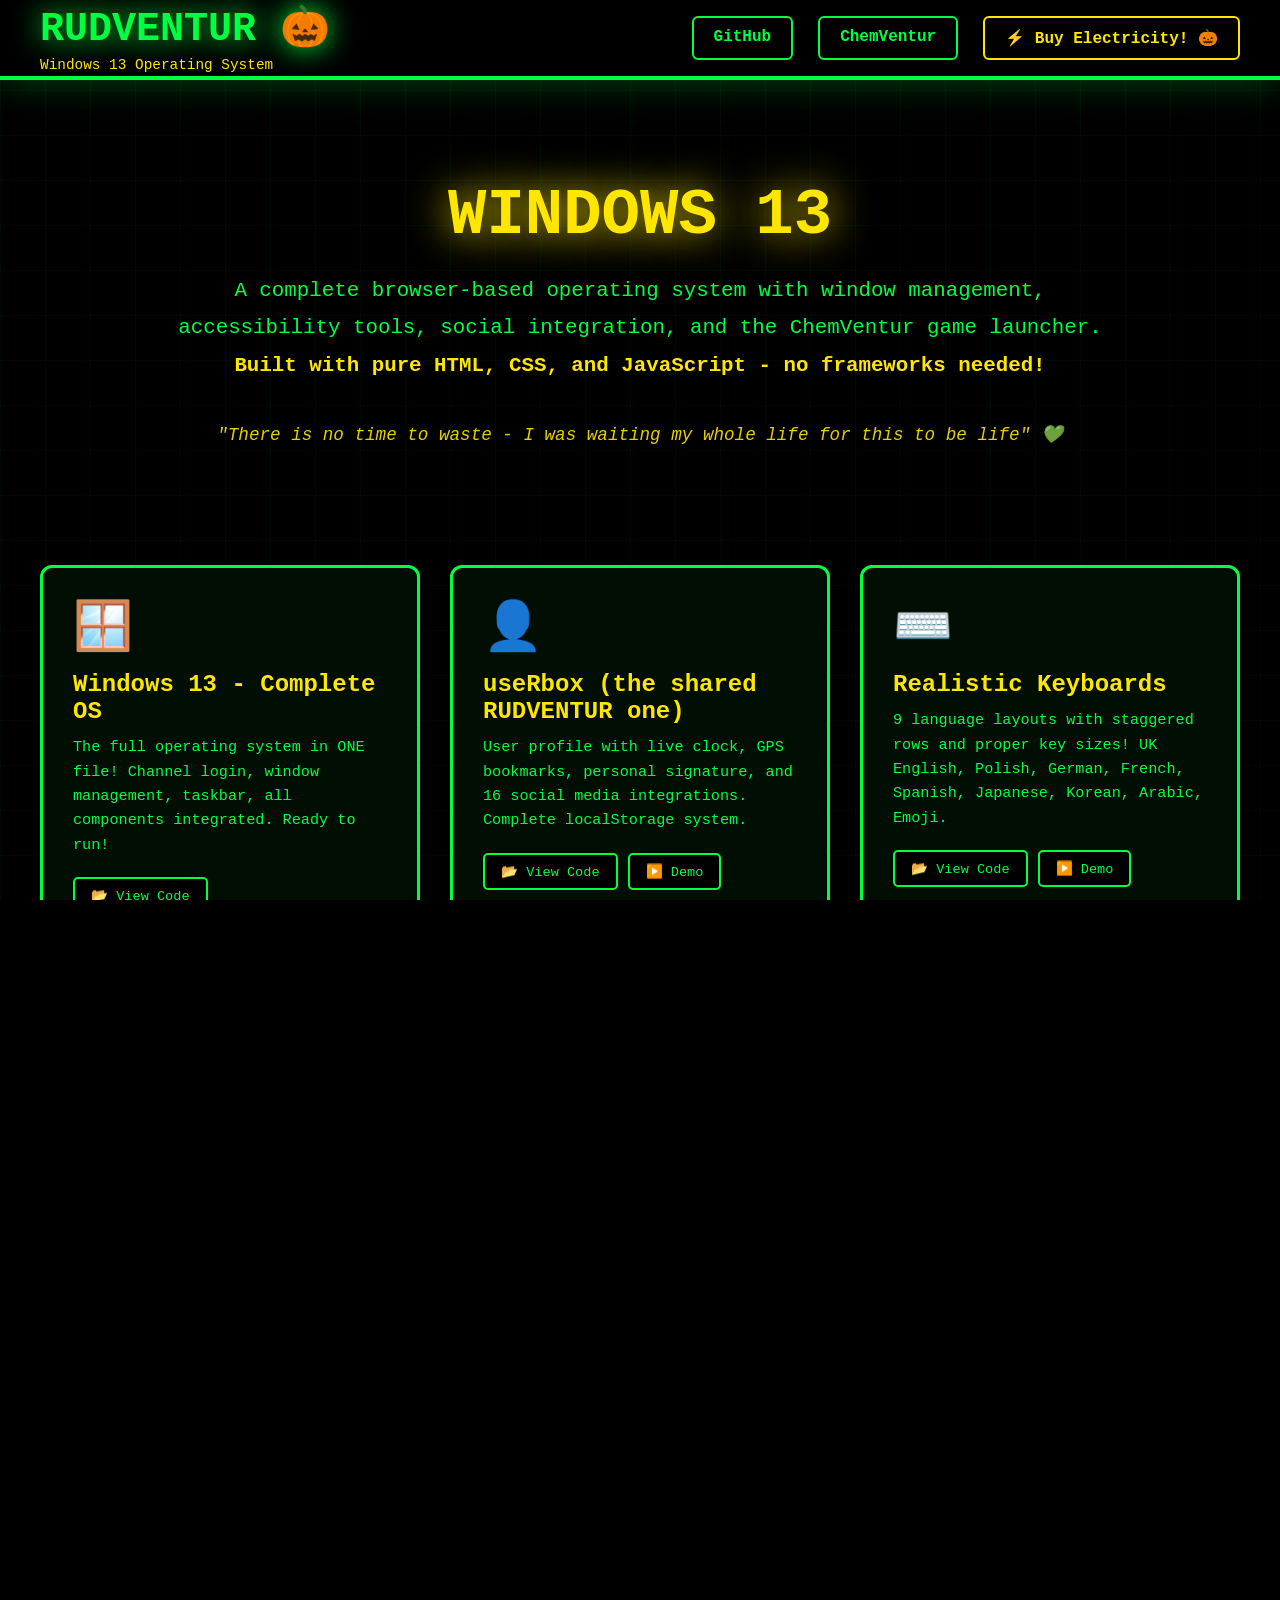
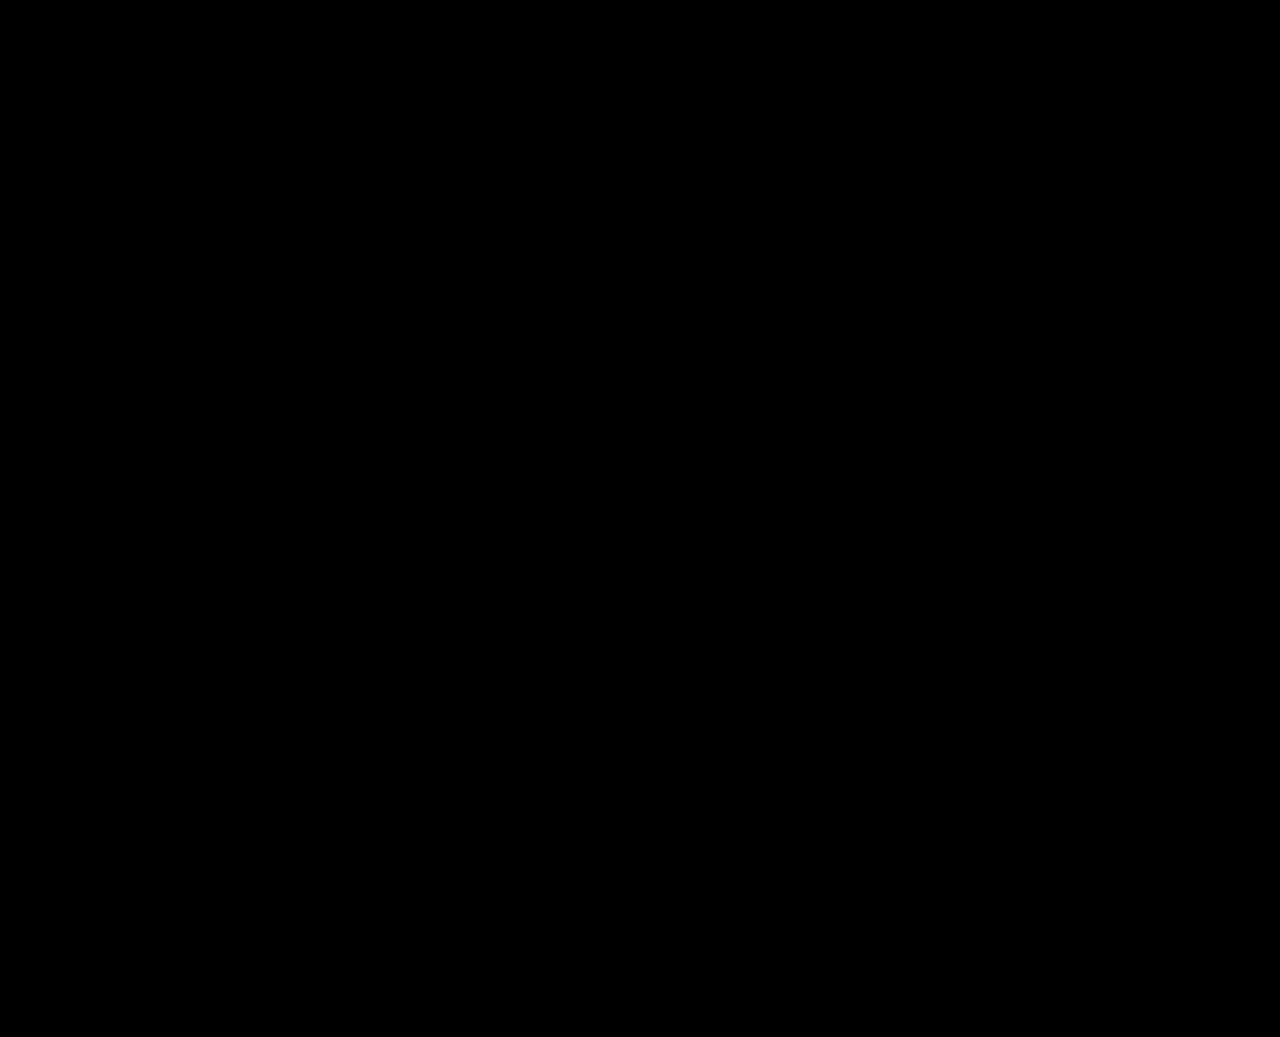
==== commit a8309a81: "Rename visible coin name to FAKE popCornCoin (REAL popCoin comes later)" ====
--- a/index.html
+++ b/index.html
@@ -5,7 +5,7 @@
 <meta name="viewport" content="width=device-width, initial-scale=1.0">
 <title>RUDVENTUR - Windows 13 OS 🎃</title>
 <meta name="description" content="Complete browser-based operating system with ChemVentur game, accessibility tools, and social integration. Powered by PumpkinG.">
-<meta name="keywords" content="Windows 13, RUDVENTUR, ChemVentur, browser OS, accessibility, Popcoin, keyboards">
+<meta name="keywords" content="Windows 13, RUDVENTUR, ChemVentur, browser OS, accessibility, FAKE popCornCoin, keyboards">
 
 <style>
 :root {
@@ -43,7 +43,7 @@
   display: flex;
   align-items: center;
   justify-content: space-between;
-  padding: 0 96px 0 40px; /* the right side stays clear for the useRbox R circle */
+  padding: 0 40px;
   z-index: 10000;
 }
 
@@ -326,10 +326,7 @@
   .logo { font-size: 1.8rem; }
   .component-grid { grid-template-columns: 1fr; }
   .os-frame { height: 600px; }
-  /* on a phone the header wraps onto several lines and scrolls away with the page,
-     instead of a fixed 80 pixel bar that cut off the title and sat under the R circle */
-  #header { position: relative; height: auto; flex-wrap: wrap; gap: 10px; padding: 12px 84px 12px 16px; }
-  #main { margin-top: 0; }
+  #header { padding: 0 20px; }
 }
 
 /* ===== SCROLL INDICATOR ===== */
@@ -398,7 +395,7 @@
   <section class="component-grid">
     
     <!-- WINDOWS 13 MASTER -->
-    <div data-explain="Scrolls down to the live Windows 13 desktop you can try on this page." class="component-card" onclick="scrollToOS()">
+    <div class="component-card" onclick="scrollToOS()">
       <div class="component-icon">🪟</div>
       <div class="component-title">Windows 13 - Complete OS</div>
       <div class="component-desc">
@@ -424,16 +421,16 @@
       </div>
     </div>
 
-    <!-- TRANSLATOR: KEYBOARDS + CHAT -->
+    <!-- KEYBOARDS -->
     <div class="component-card">
       <div class="component-icon">⌨️</div>
-      <div class="component-title">Translator, Keyboards + Global Chat</div>
-      <div class="component-desc">
-        One translator: translate on a map of the world's languages, chat with translation, and type with on-screen keyboards for many languages. Lives in map-merger-venti.
-      </div>
-      <div class="component-links">
-        <a href="https://github.com/rudventur/map-merger-venti/blob/main/translator_v7.html" target="_blank" class="comp-link">📂 View Code</a>
-        <a href="https://rudventur.github.io/map-merger-venti/translator_v7.html?keyboard=1" target="_blank" class="comp-link">▶️ Demo</a>
+      <div class="component-title">Realistic Keyboards</div>
+      <div class="component-desc">
+        9 language layouts with staggered rows and proper key sizes! UK English, Polish, German, French, Spanish, Japanese, Korean, Arabic, Emoji.
+      </div>
+      <div class="component-links">
+        <a href="https://github.com/rudventur/windows13/blob/main/keyboard-realistic.html" target="_blank" class="comp-link">📂 View Code</a>
+        <a href="https://rudventur.github.io/windows13/keyboard-realistic.html" target="_blank" class="comp-link">▶️ Demo</a>
       </div>
     </div>
 
@@ -442,7 +439,7 @@
       <div class="component-icon">🍿</div>
       <div class="component-title">Popcorn Hub</div>
       <div class="component-desc">
-        Accessibility descriptions (URL→Popcorn), cookies inspector, and real SHA-256 Popcoin mining! Educational crypto mining in your browser.
+        Accessibility descriptions (URL→Popcorn), cookies inspector, and real SHA-256 FAKE popCornCoin mining! Educational crypto mining in your browser.
       </div>
       <div class="component-links">
         <a href="https://github.com/rudventur/windows13/blob/main/bottom-right-popcorn-complete.html" target="_blank" class="comp-link">📂 View Code</a>
@@ -460,6 +457,19 @@
       <div class="component-links">
         <a href="https://github.com/rudventur/windows13/blob/main/taskbar-window-system.html" target="_blank" class="comp-link">📂 View Code</a>
         <a href="https://rudventur.github.io/windows13/taskbar-window-system.html" target="_blank" class="comp-link">▶️ Demo</a>
+      </div>
+    </div>
+
+    <!-- KEYBOARDS + CHAT -->
+    <div class="component-card">
+      <div class="component-icon">💬</div>
+      <div class="component-title">Keyboards + Global Chat</div>
+      <div class="component-desc">
+        Combined keyboards and Firebase-ready chat system. Channel-based messaging with timestamps. Draggable windows.
+      </div>
+      <div class="component-links">
+        <a href="https://github.com/rudventur/windows13/blob/main/keyboard-realistic.html" target="_blank" class="comp-link">📂 View Code</a>
+        <a href="https://rudventur.github.io/windows13/keyboard-realistic.html" target="_blank" class="comp-link">▶️ Demo</a>
       </div>
     </div>
 
@@ -579,5 +589,6 @@
 console.log('splash splash 💦');
 </script>
 
+<script src="embed/rxplanation.js" defer></script>
 </body>
 </html>
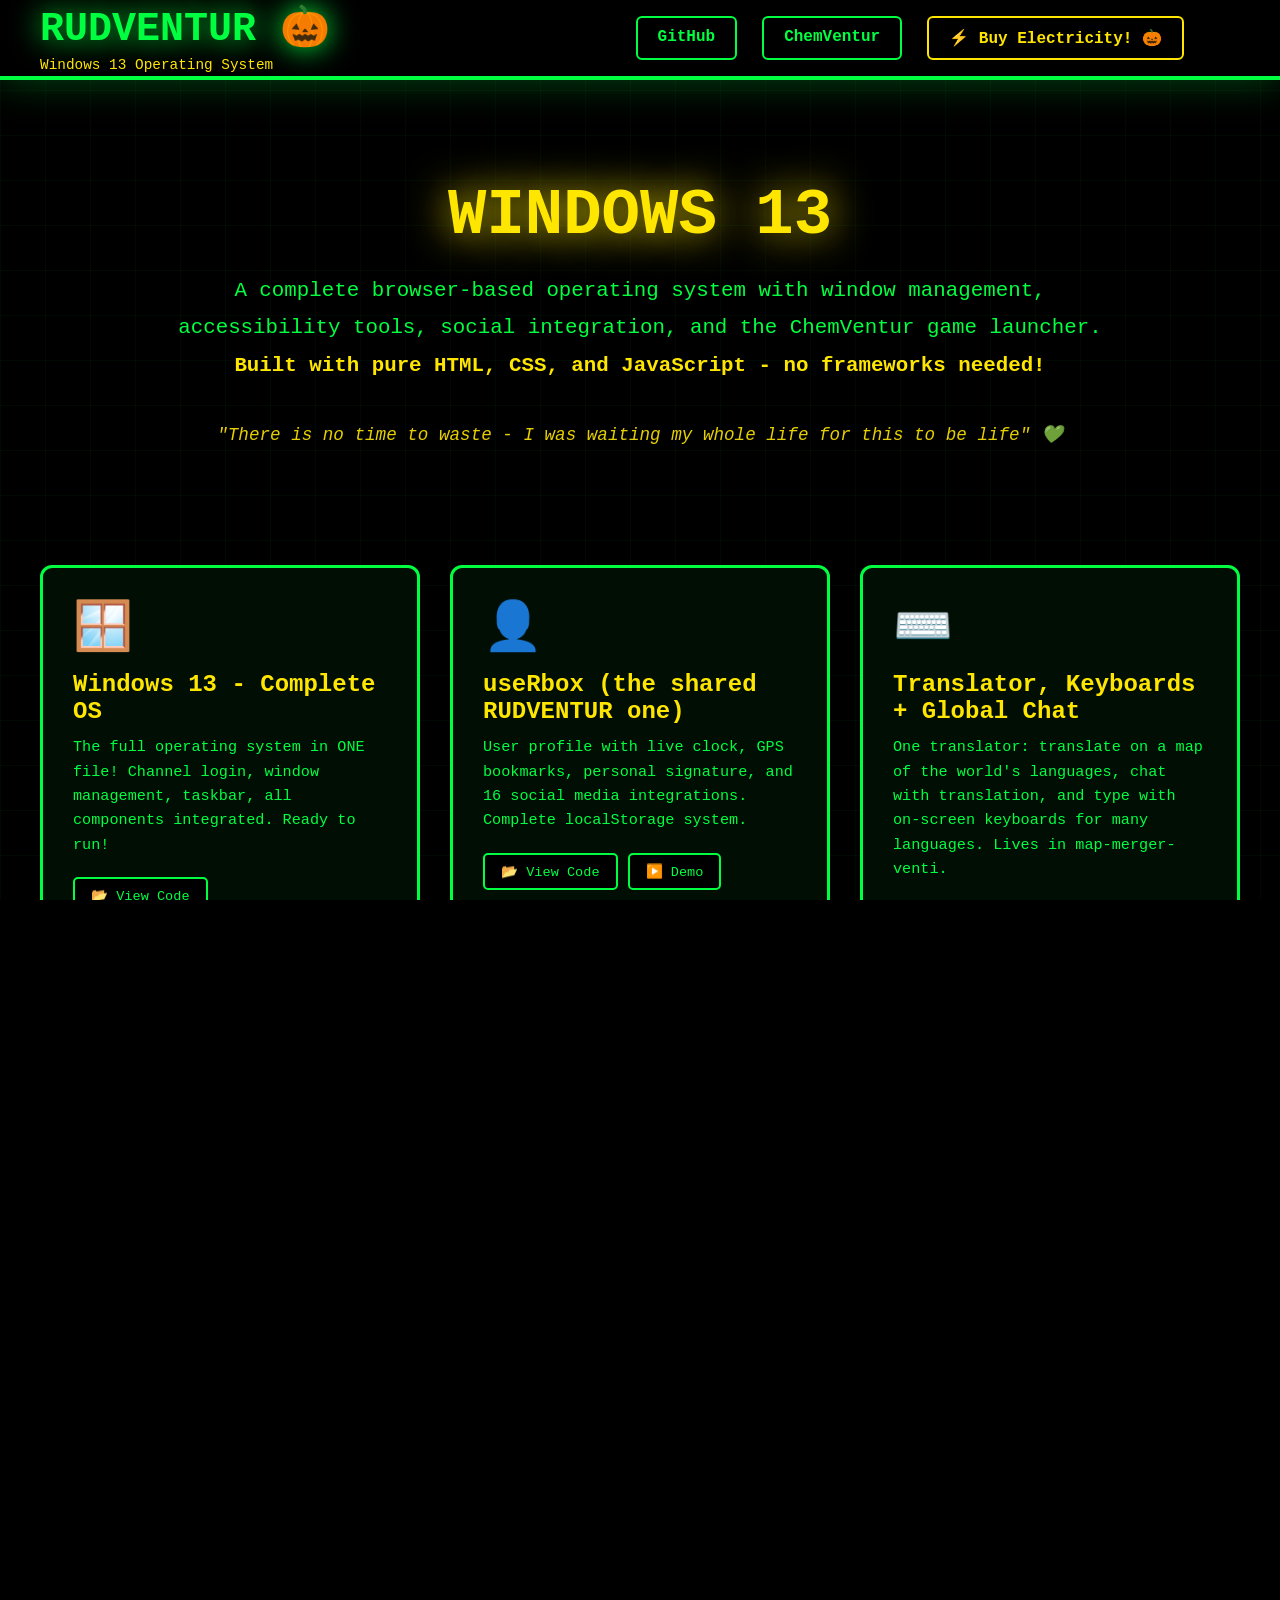
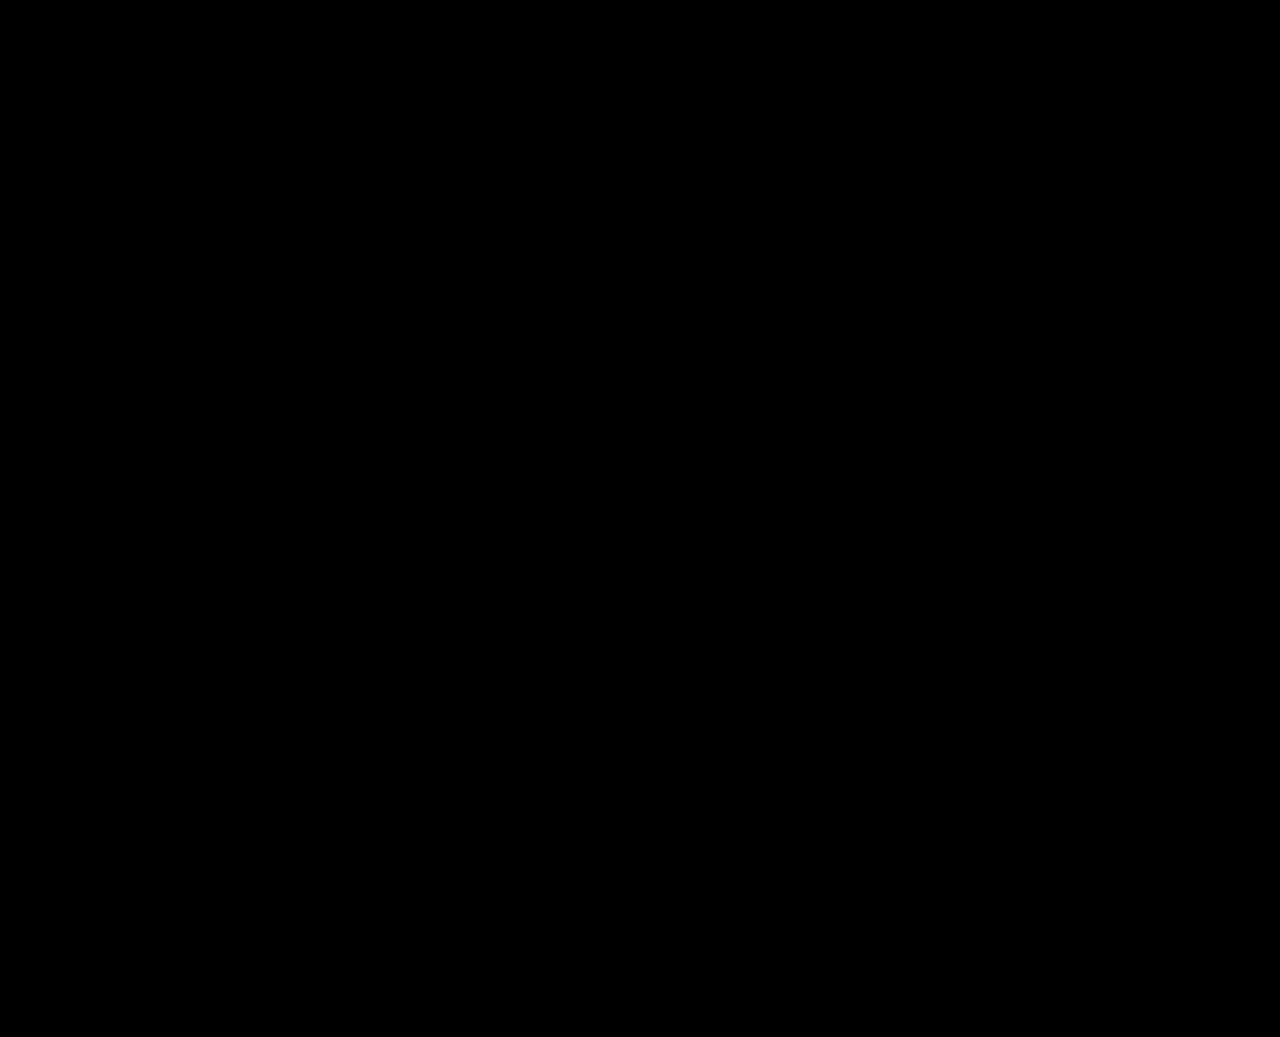
==== commit dc4d5c83: "Merge pull request #21 from rudventur/explain-buttons Right-click explanation for every button, head" ====
--- a/index.html
+++ b/index.html
@@ -5,7 +5,7 @@
 <meta name="viewport" content="width=device-width, initial-scale=1.0">
 <title>RUDVENTUR - Windows 13 OS 🎃</title>
 <meta name="description" content="Complete browser-based operating system with ChemVentur game, accessibility tools, and social integration. Powered by PumpkinG.">
-<meta name="keywords" content="Windows 13, RUDVENTUR, ChemVentur, browser OS, accessibility, FAKE popCornCoin, keyboards">
+<meta name="keywords" content="Windows 13, RUDVENTUR, ChemVentur, browser OS, accessibility, Popcoin, keyboards">
 
 <style>
 :root {
@@ -43,7 +43,7 @@
   display: flex;
   align-items: center;
   justify-content: space-between;
-  padding: 0 40px;
+  padding: 0 96px 0 40px; /* the right side stays clear for the useRbox R circle */
   z-index: 10000;
 }
 
@@ -326,7 +326,10 @@
   .logo { font-size: 1.8rem; }
   .component-grid { grid-template-columns: 1fr; }
   .os-frame { height: 600px; }
-  #header { padding: 0 20px; }
+  /* on a phone the header wraps onto several lines and scrolls away with the page,
+     instead of a fixed 80 pixel bar that cut off the title and sat under the R circle */
+  #header { position: relative; height: auto; flex-wrap: wrap; gap: 10px; padding: 12px 84px 12px 16px; }
+  #main { margin-top: 0; }
 }
 
 /* ===== SCROLL INDICATOR ===== */
@@ -395,7 +398,7 @@
   <section class="component-grid">
     
     <!-- WINDOWS 13 MASTER -->
-    <div class="component-card" onclick="scrollToOS()">
+    <div data-explain="Scrolls down to the live Windows 13 desktop you can try on this page." class="component-card" onclick="scrollToOS()">
       <div class="component-icon">🪟</div>
       <div class="component-title">Windows 13 - Complete OS</div>
       <div class="component-desc">
@@ -421,16 +424,16 @@
       </div>
     </div>
 
-    <!-- KEYBOARDS -->
+    <!-- TRANSLATOR: KEYBOARDS + CHAT -->
     <div class="component-card">
       <div class="component-icon">⌨️</div>
-      <div class="component-title">Realistic Keyboards</div>
-      <div class="component-desc">
-        9 language layouts with staggered rows and proper key sizes! UK English, Polish, German, French, Spanish, Japanese, Korean, Arabic, Emoji.
-      </div>
-      <div class="component-links">
-        <a href="https://github.com/rudventur/windows13/blob/main/keyboard-realistic.html" target="_blank" class="comp-link">📂 View Code</a>
-        <a href="https://rudventur.github.io/windows13/keyboard-realistic.html" target="_blank" class="comp-link">▶️ Demo</a>
+      <div class="component-title">Translator, Keyboards + Global Chat</div>
+      <div class="component-desc">
+        One translator: translate on a map of the world's languages, chat with translation, and type with on-screen keyboards for many languages. Lives in map-merger-venti.
+      </div>
+      <div class="component-links">
+        <a href="https://github.com/rudventur/map-merger-venti/blob/main/translator_v7.html" target="_blank" class="comp-link">📂 View Code</a>
+        <a href="https://rudventur.github.io/map-merger-venti/translator_v7.html?keyboard=1" target="_blank" class="comp-link">▶️ Demo</a>
       </div>
     </div>
 
@@ -439,7 +442,7 @@
       <div class="component-icon">🍿</div>
       <div class="component-title">Popcorn Hub</div>
       <div class="component-desc">
-        Accessibility descriptions (URL→Popcorn), cookies inspector, and real SHA-256 FAKE popCornCoin mining! Educational crypto mining in your browser.
+        Accessibility descriptions (URL→Popcorn), cookies inspector, and real SHA-256 Popcoin mining! Educational crypto mining in your browser.
       </div>
       <div class="component-links">
         <a href="https://github.com/rudventur/windows13/blob/main/bottom-right-popcorn-complete.html" target="_blank" class="comp-link">📂 View Code</a>
@@ -457,19 +460,6 @@
       <div class="component-links">
         <a href="https://github.com/rudventur/windows13/blob/main/taskbar-window-system.html" target="_blank" class="comp-link">📂 View Code</a>
         <a href="https://rudventur.github.io/windows13/taskbar-window-system.html" target="_blank" class="comp-link">▶️ Demo</a>
-      </div>
-    </div>
-
-    <!-- KEYBOARDS + CHAT -->
-    <div class="component-card">
-      <div class="component-icon">💬</div>
-      <div class="component-title">Keyboards + Global Chat</div>
-      <div class="component-desc">
-        Combined keyboards and Firebase-ready chat system. Channel-based messaging with timestamps. Draggable windows.
-      </div>
-      <div class="component-links">
-        <a href="https://github.com/rudventur/windows13/blob/main/keyboard-realistic.html" target="_blank" class="comp-link">📂 View Code</a>
-        <a href="https://rudventur.github.io/windows13/keyboard-realistic.html" target="_blank" class="comp-link">▶️ Demo</a>
       </div>
     </div>
 
@@ -589,6 +579,5 @@
 console.log('splash splash 💦');
 </script>
 
-<script src="embed/rxplanation.js" defer></script>
 </body>
 </html>
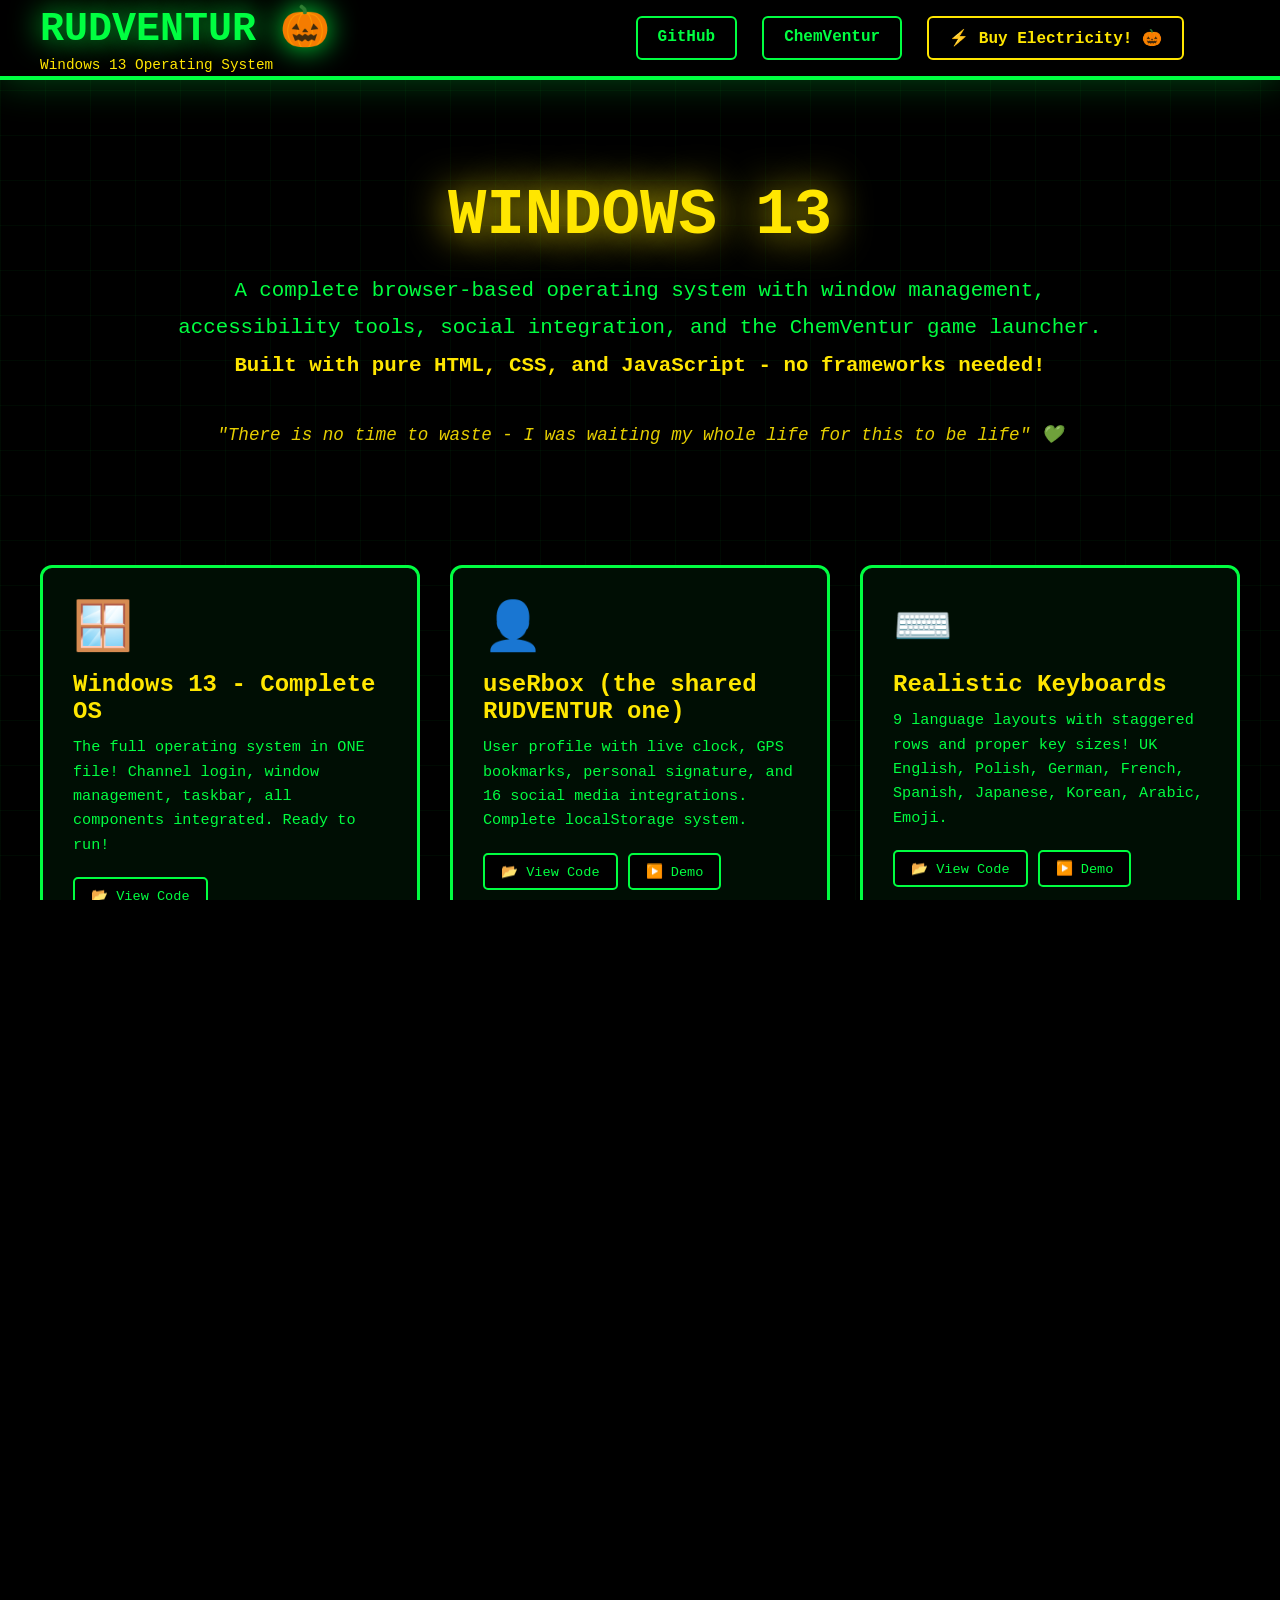
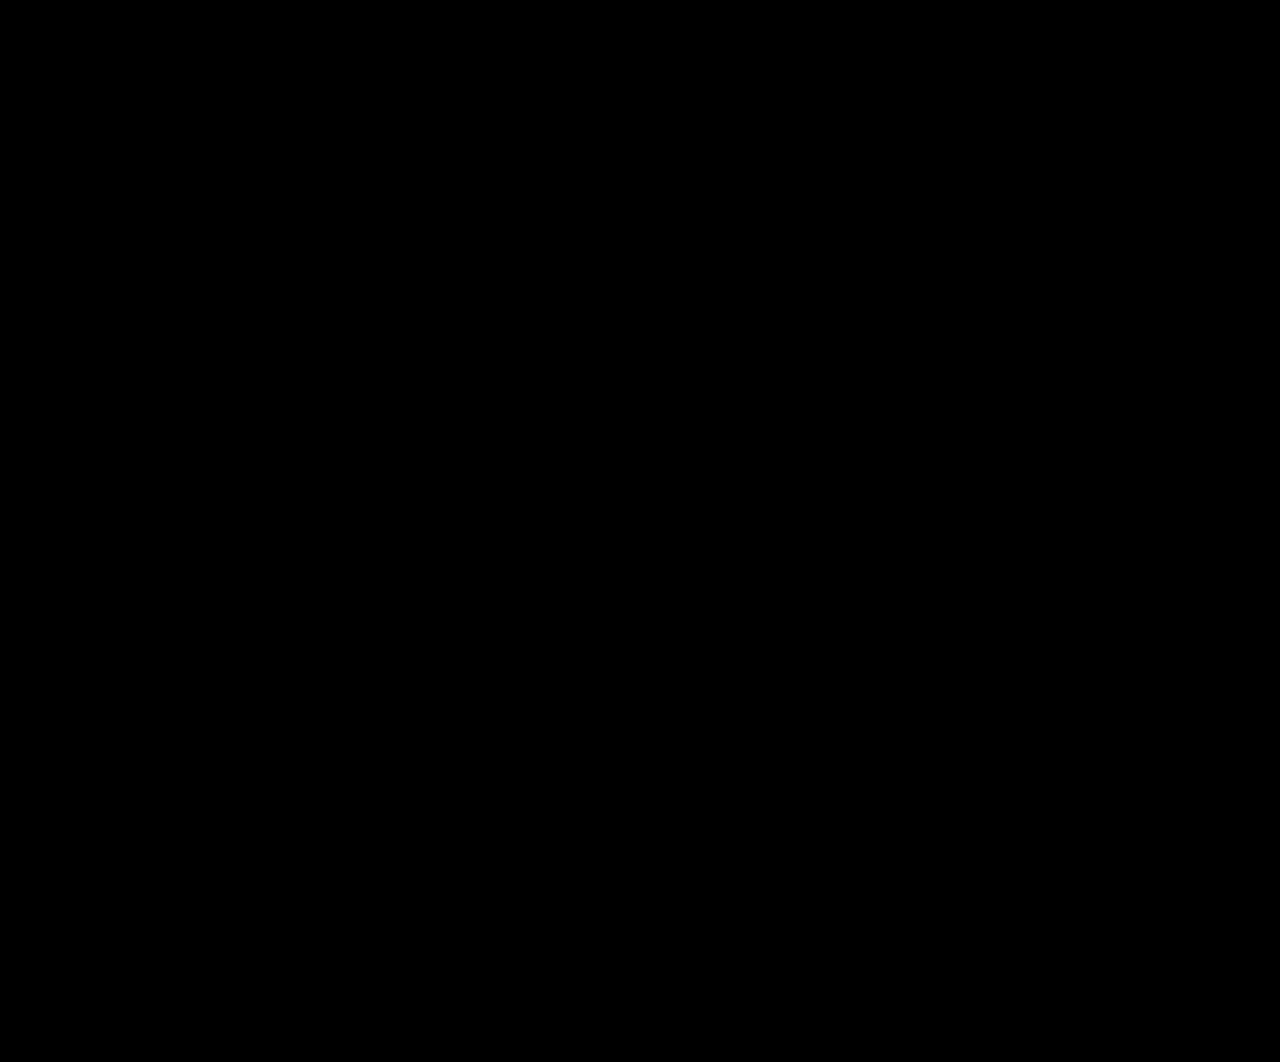
==== commit e3fa2bb4: "Merge main into one-translator: keep FAKE popCornCoin names and rxplanation tag from main, add butto" ====
--- a/index.html
+++ b/index.html
@@ -5,7 +5,7 @@
 <meta name="viewport" content="width=device-width, initial-scale=1.0">
 <title>RUDVENTUR - Windows 13 OS 🎃</title>
 <meta name="description" content="Complete browser-based operating system with ChemVentur game, accessibility tools, and social integration. Powered by PumpkinG.">
-<meta name="keywords" content="Windows 13, RUDVENTUR, ChemVentur, browser OS, accessibility, Popcoin, keyboards">
+<meta name="keywords" content="Windows 13, RUDVENTUR, ChemVentur, browser OS, accessibility, FAKE popCornCoin, keyboards">
 
 <style>
 :root {
@@ -424,6 +424,19 @@
       </div>
     </div>
 
+    <!-- KEYBOARDS -->
+    <div class="component-card">
+      <div class="component-icon">⌨️</div>
+      <div class="component-title">Realistic Keyboards</div>
+      <div class="component-desc">
+        9 language layouts with staggered rows and proper key sizes! UK English, Polish, German, French, Spanish, Japanese, Korean, Arabic, Emoji.
+      </div>
+      <div class="component-links">
+        <a href="https://github.com/rudventur/windows13/blob/main/keyboard-realistic.html" target="_blank" class="comp-link">📂 View Code</a>
+        <a href="https://rudventur.github.io/windows13/keyboard-realistic.html" target="_blank" class="comp-link">▶️ Demo</a>
+      </div>
+    </div>
+
     <!-- TRANSLATOR: KEYBOARDS + CHAT -->
     <div class="component-card">
       <div class="component-icon">⌨️</div>
@@ -442,7 +455,7 @@
       <div class="component-icon">🍿</div>
       <div class="component-title">Popcorn Hub</div>
       <div class="component-desc">
-        Accessibility descriptions (URL→Popcorn), cookies inspector, and real SHA-256 Popcoin mining! Educational crypto mining in your browser.
+        Accessibility descriptions (URL→Popcorn), cookies inspector, and real SHA-256 FAKE popCornCoin mining! Educational crypto mining in your browser.
       </div>
       <div class="component-links">
         <a href="https://github.com/rudventur/windows13/blob/main/bottom-right-popcorn-complete.html" target="_blank" class="comp-link">📂 View Code</a>
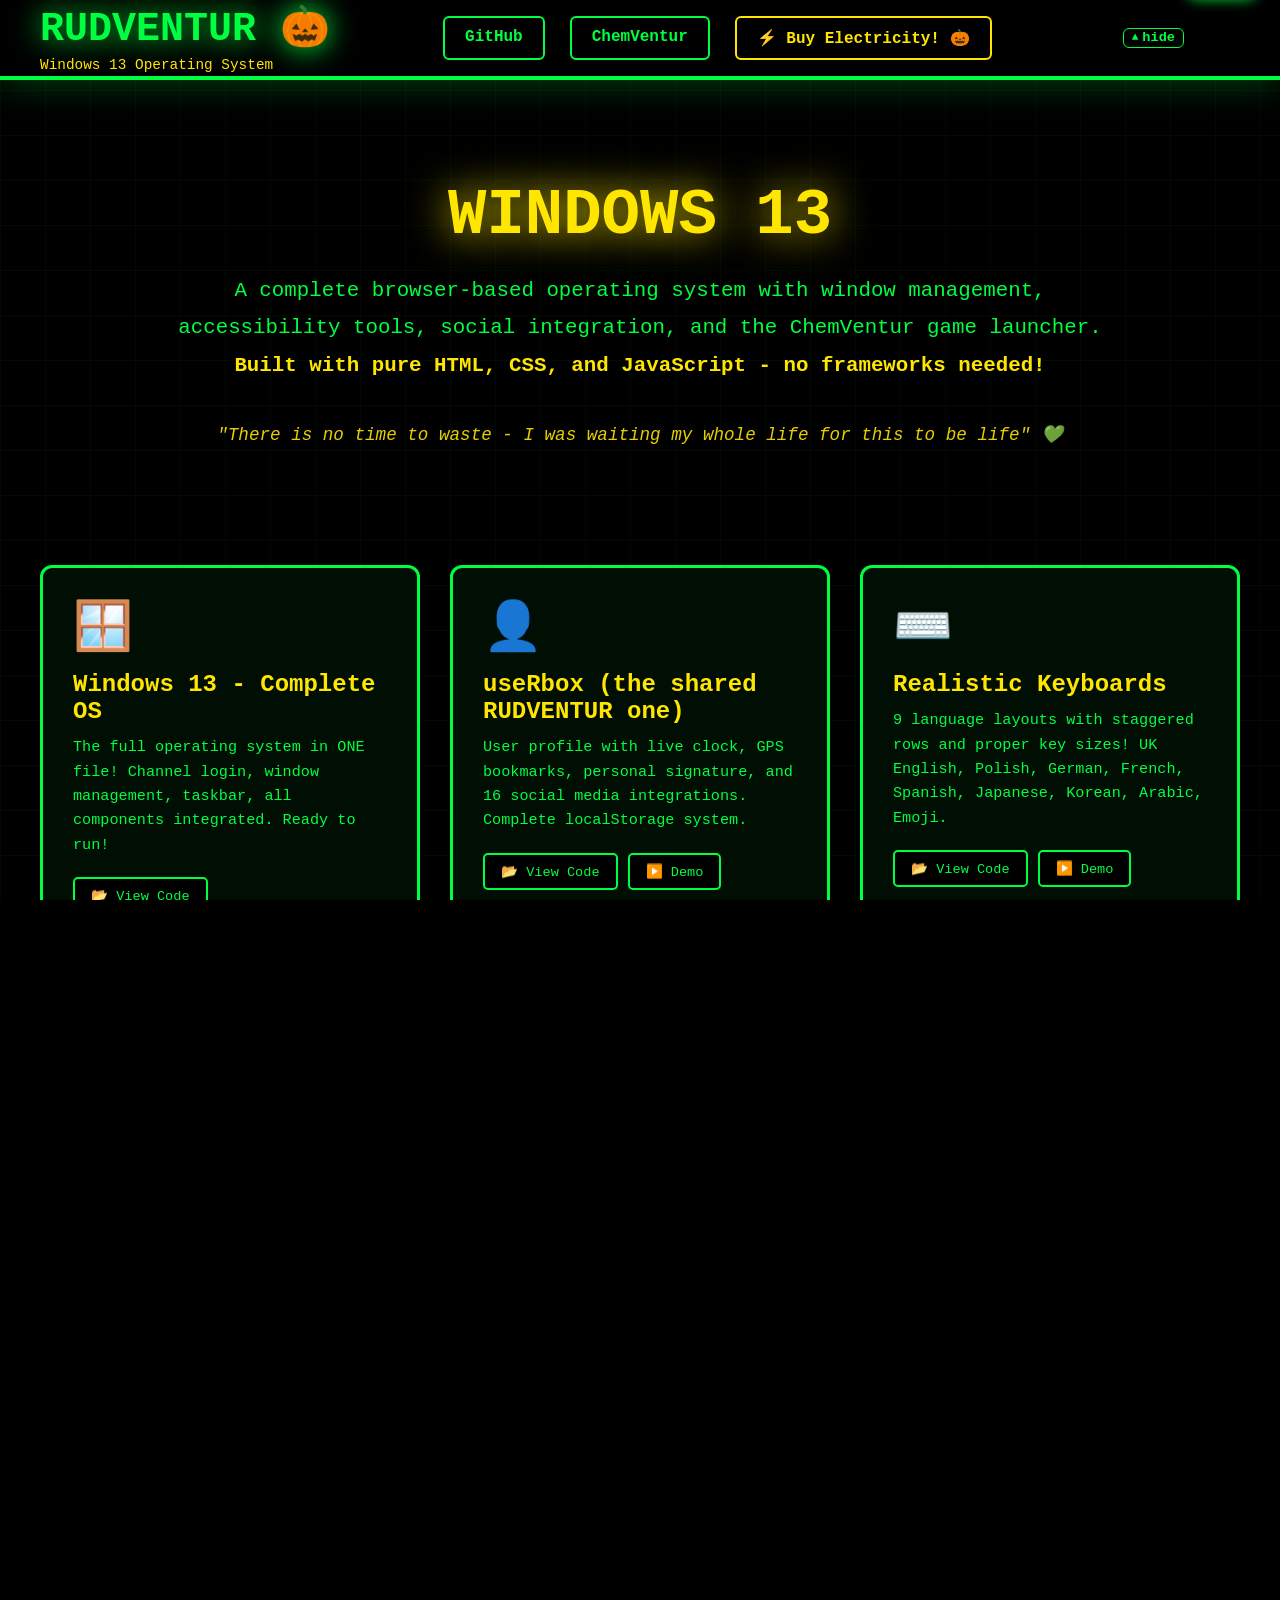
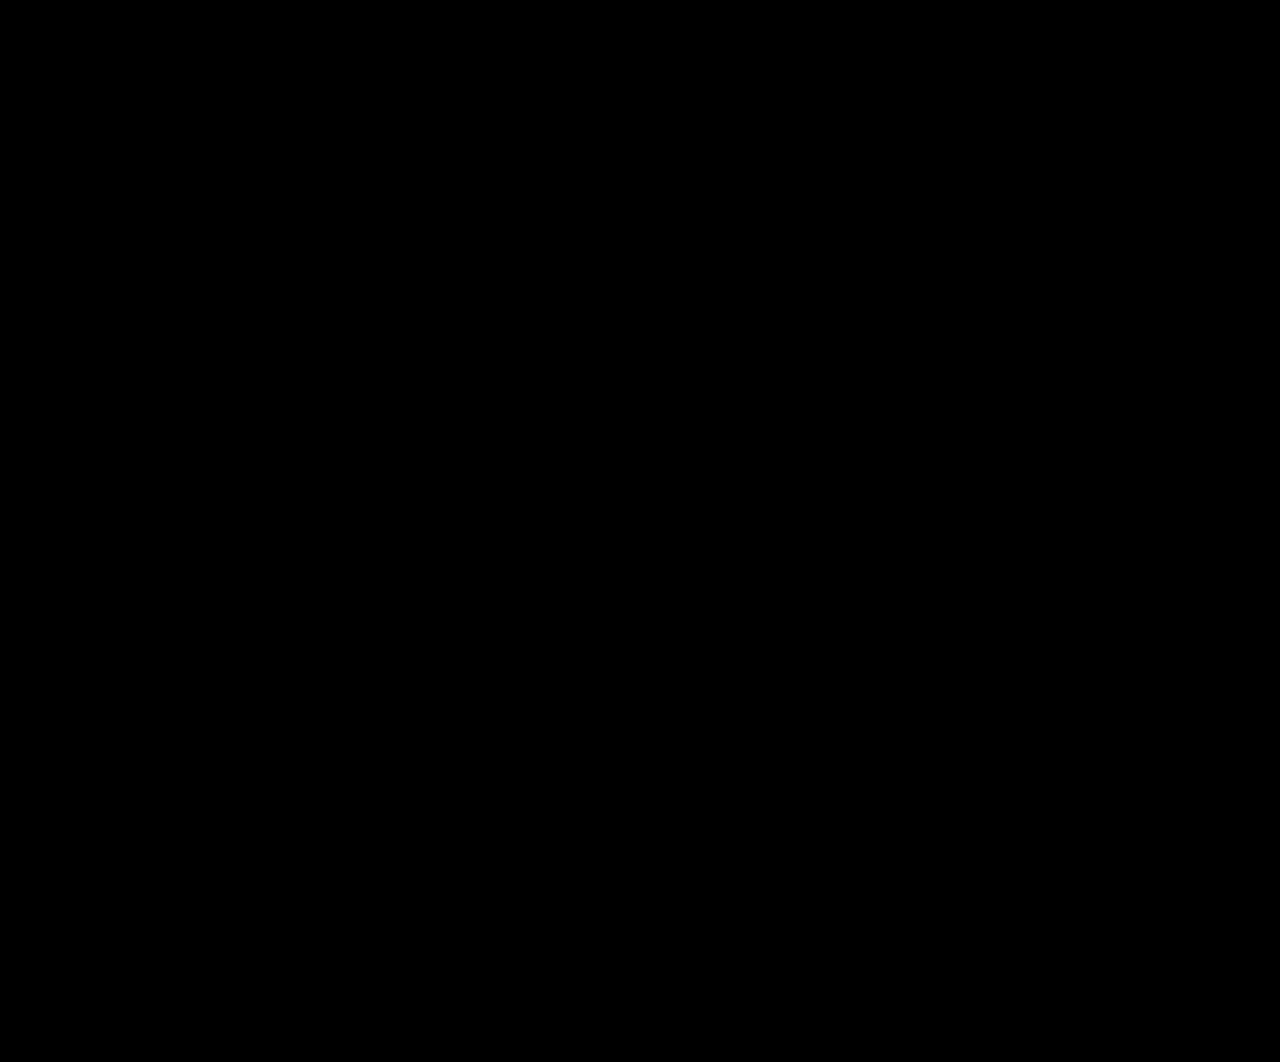
==== commit 9f2de204: "Merge main into panel-toggles: keep main's translator links, FAKE popCornCoin names, useRbox tag and" ====
--- a/index.html
+++ b/index.html
@@ -352,6 +352,28 @@
 @media (min-width: 769px) {
   .scroll-indicator { display: none; }
 }
+
+/* ===== PANEL TOGGLES (js/panel-toggle.js) ===== */
+:root {
+  --sf-panel-accent: var(--neon); --sf-panel-text: var(--neon); --sf-panel-ink: #000;
+  --sf-panel-font: 'Courier New', monospace; --sf-panel-font-size: 0.85rem; --sf-panel-radius: 6px;
+}
+.sf-ptoggle { font-weight: bold; padding: 3px 10px; }
+#header .sf-ptoggle { margin-left: 18px; }
+#header, #main, .sf-ptab.header-tab { transition: transform 0.25s ease, margin-top 0.25s ease; }
+body.sf-hidden-header #header { transform: translateY(-110%); box-shadow: none; }
+body.sf-hidden-header #main { margin-top: 0; }
+.sf-ptab.header-tab {
+  position: fixed; top: 0; right: 24px; z-index: 10000; padding: 3px 12px;
+  border-radius: 0 0 8px 8px; font-weight: bold; box-shadow: 0 0 14px var(--neon);
+  transform: translateY(-110%);
+}
+body.sf-hidden-header .sf-ptab.header-tab { transform: none; }
+@media (max-width: 768px) {
+  #header { height: auto; min-height: 80px; padding: 10px 20px; flex-wrap: wrap; gap: 8px; }
+  #header .sf-ptoggle { position: absolute; top: 10px; right: 12px; margin: 0; }
+  #header .sf-pt-label { display: none; }
+}
 </style>
 <link rel="manifest" href="manifest.webmanifest">
 <meta name="theme-color" content="#000000">
@@ -376,7 +398,9 @@
     <a href="https://rudventur.github.io/ChemVentur/" target="_blank" class="nav-btn">ChemVentur</a>
     <a href="https://ko-fi.com/rudventur" target="_blank" class="nav-btn kofi">⚡ Buy Electricity! 🎃</a>
   </nav>
+  <button class="sf-ptoggle" type="button" data-panel-toggle="header"><span class="sf-pt-icon"></span><span class="sf-pt-label"></span></button>
 </header>
+<button class="sf-ptab header-tab" type="button" data-panel-toggle="header"><span class="sf-pt-icon"></span> menu</button>
 
 <!-- MAIN CONTENT -->
 <main id="main">
@@ -572,7 +596,15 @@
 <!-- SCROLL INDICATOR -->
 <div class="scroll-indicator">👇</div>
 
+<script src="js/panel-toggle.js"></script>
 <script>
+sfPanels.register({
+  id: 'header', el: '#header', label: 'the top menu', side: 'top',
+  read: () => !document.body.classList.contains('sf-hidden-header'),
+  apply: open => document.body.classList.toggle('sf-hidden-header', !open)
+});
+sfPanels.set('header', sfPanels.saved('header', true), { noSave: true });
+
 function scrollToOS() {
   document.getElementById('os-embed').scrollIntoView({ behavior: 'smooth' });
 }
